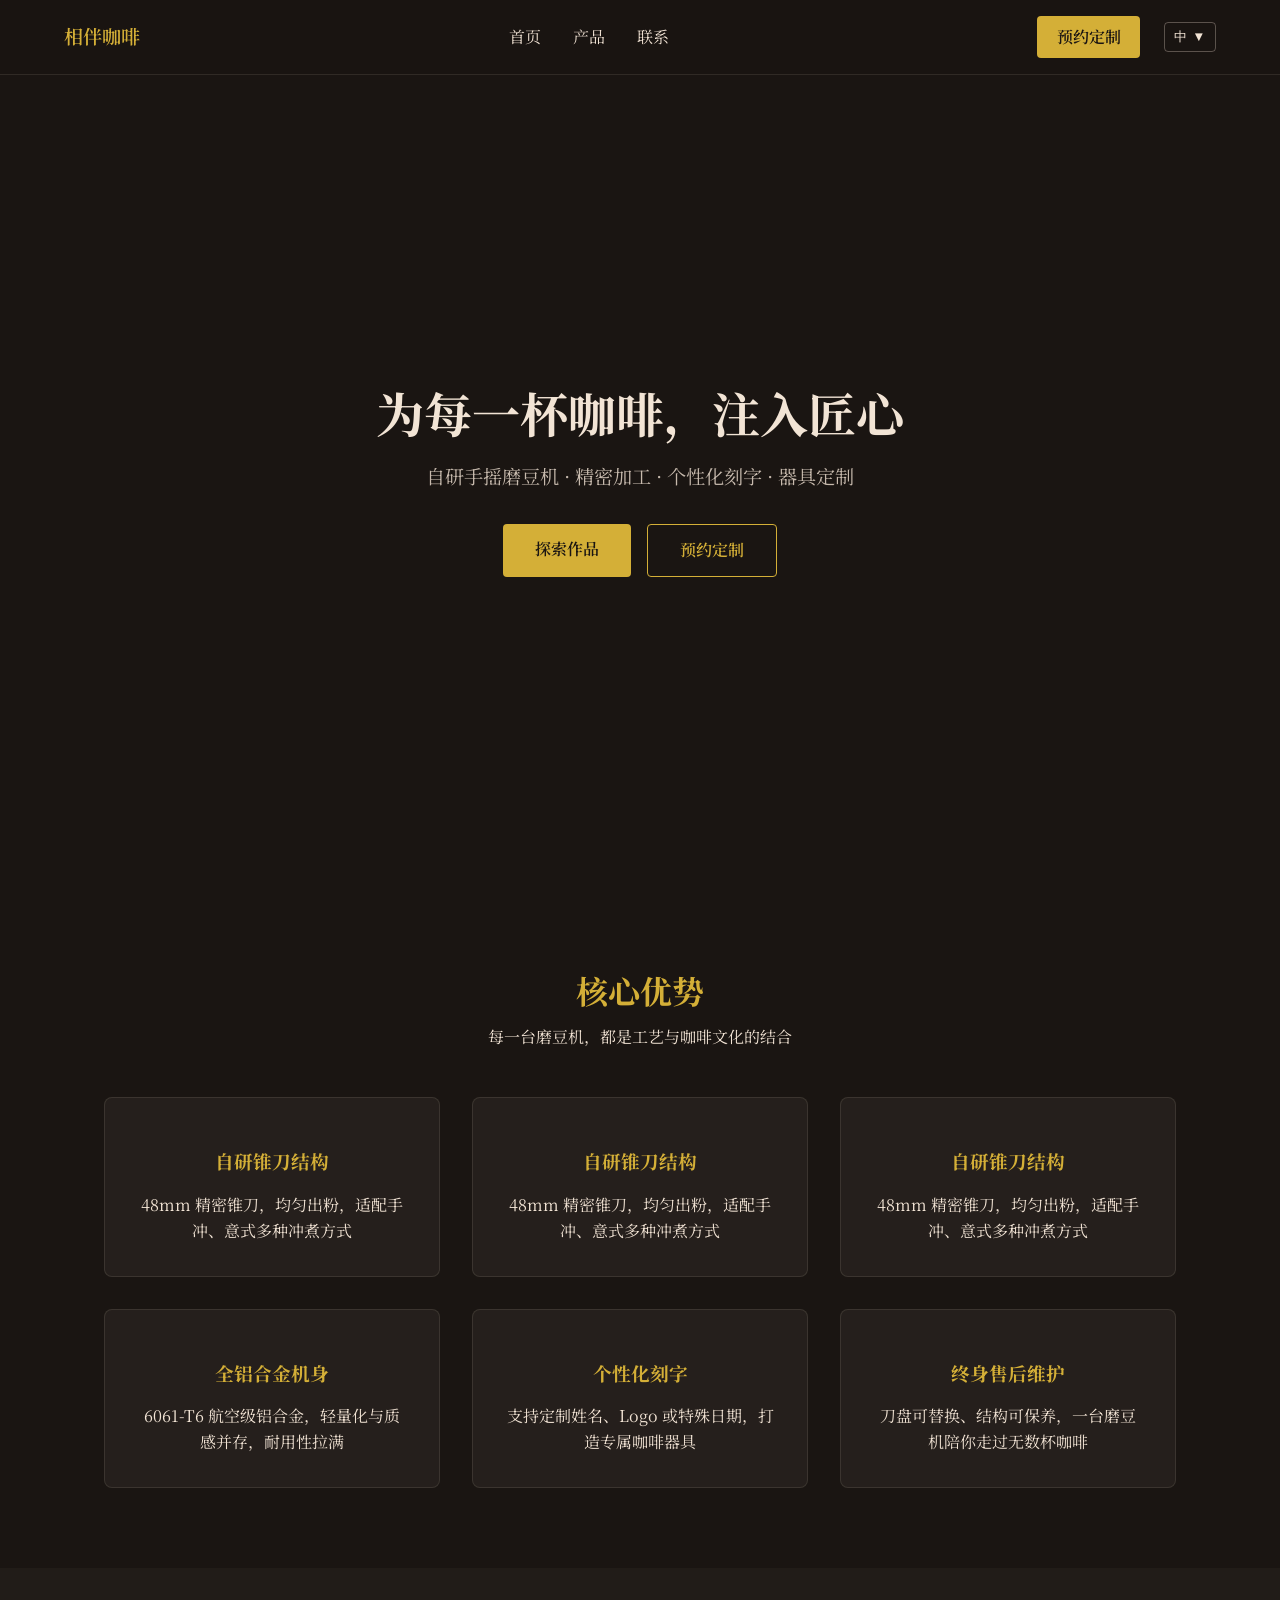
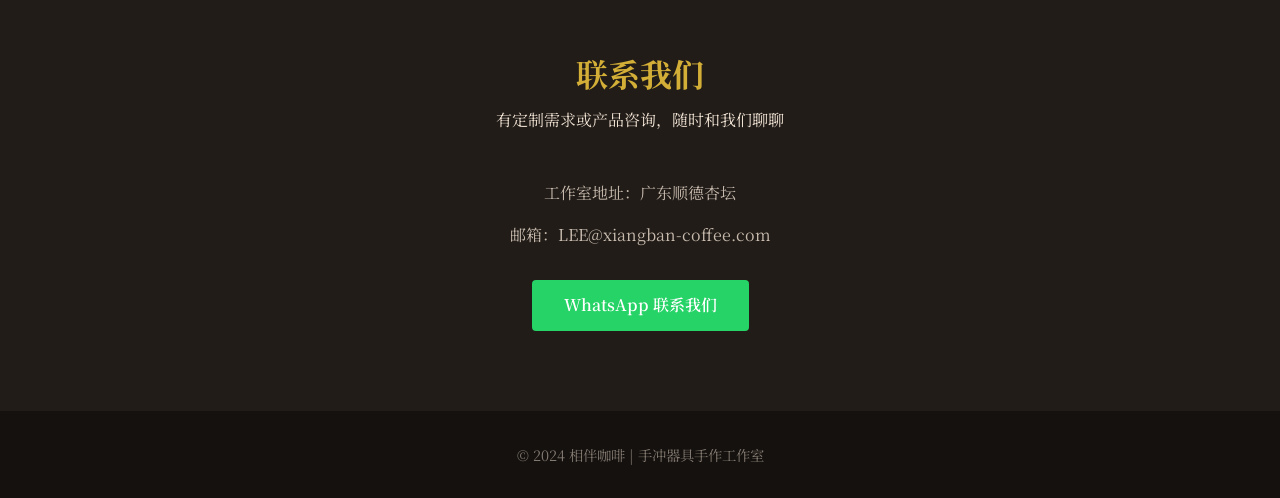
==== index.html @ 82448a8a "Add files via upload" ====
<!DOCTYPE html>
<html lang="zh-CN" dir="ltr">
<head>
    <meta charset="UTF-8">
    <meta name="viewport" content="width=device-width, initial-scale=1.0">
    <title>香伴咖啡 | 手冲器具手作</title>
    <meta name="description" content="自研手摇磨豆机 · 精密加工 · 个性化刻字 · 器具定制">
    <link rel="preconnect" href="https://fonts.googleapis.com">
    <link rel="preconnect" href="https://fonts.gstatic.com" crossorigin>
    <link href="https://fonts.googleapis.com/css2?family=Noto+Serif+SC:wght@400;600&display=swap" rel="stylesheet">
    <style>
        * { margin: 0; padding: 0; box-sizing: border-box; }
        body { font-family: 'Noto Serif SC', serif; background: #1A1512; color: #F2E4D5; line-height: 1.6; }
        
        /* 只保留文字右对齐，不反转任何元素顺序 */
        html[dir="rtl"] body { text-align: right; }

        header { background: rgba(26, 21, 18, 0.95); padding: 1rem 5%; position: sticky; top: 0; z-index: 100; border-bottom: 1px solid rgba(242, 228, 213, 0.1); }
        
        /* 核心修复：强制导航栏永远从左到右排列，禁止浏览器自动反转 */
        nav { 
            max-width: 1200px; 
            margin: 0 auto; 
            display: flex; 
            justify-content: space-between; 
            align-items: center; 
            gap: 2rem;
            /* 强制覆盖浏览器在RTL下的自动反转行为 */
            flex-direction: row !important;
        }

        /* 三个区域顺序永远不变：左Logo → 中导航 → 右按钮 */
        .nav-left { display: flex; align-items: center; }
        .nav-center { display: flex; align-items: center; gap: 2rem; }
        .nav-right { 
            display: flex; 
            align-items: center; 
            gap: 1.5rem;
            /* 右侧区域也强制不反转 */
            flex-direction: row !important;
        }

        .logo { font-size: 1.2rem; font-weight: 600; color: #D4AF37; white-space: nowrap; }
        .nav-links { display: flex; gap: 2rem; list-style: none; }
        .nav-links a { color: #F2E4D5; text-decoration: none; transition: color 0.3; white-space: nowrap; }
        .nav-links a:hover { color: #D4AF37; }
        .cta { background: #D4AF37; color: #1A1512; padding: 0.5rem 1.2rem; border-radius: 4px; font-weight: 600; text-decoration: none; white-space: nowrap; }
        .cta:hover { background: #C4A030; color: #1A1512; }

        /* 下拉式语言选择器 */
        .lang-dropdown {
            position: relative;
        }

        .lang-toggle {
            background: transparent;
            border: 1px solid rgba(242, 228, 213, 0.3);
            color: #F2E4D5;
            padding: 0.3rem 0.6rem;
            border-radius: 4px;
            cursor: pointer;
            display: flex;
            align-items: center;
            gap: 0.3rem;
            transition: all 0.3s;
            white-space: nowrap;
        }
        .lang-toggle:hover,
        .lang-toggle.active {
            background: #D4AF37;
            color: #1A1512;
            border-color: #D4AF37;
        }

        .lang-menu {
            position: absolute;
            top: 100%;
            right: 0;
            margin-top: 0.5rem;
            background: #1A1512;
            border: 1px solid rgba(242, 228, 213, 0.1);
            border-radius: 4px;
            display: none;
            flex-direction: column;
            min-width: 120px;
            z-index: 1001;
        }
        /* RTL时菜单从语言按钮左侧弹出，不会超出屏幕 */
        html[dir="rtl"] .lang-menu {
            right: auto;
            left: 0;
        }

        .lang-menu.open {
            display: flex;
        }

        .lang-option {
            background: transparent;
            border: none;
            color: #F2E4D5;
            padding: 0.5rem 1rem;
            text-align: center;
            cursor: pointer;
            transition: background-color 0.2s;
            white-space: nowrap;
        }
        .lang-option:hover {
            background: rgba(212, 175, 55, 0.1);
            color: #D4AF37;
        }
        .lang-option.active {
            color: #D4AF37;
        }

        .hero { min-height: 90vh; display: flex; align-items: center; justify-content: center; padding: 2rem 5%; background: linear-gradient(rgba(26, 21, 18, 0.85), rgba(26, 21, 18, 0.85)), url('https://picsum.photos/id/1060/1920/1080') center/cover no-repeat; text-align: center; }
        .hero-content { max-width: 800px; }
        .hero h1 { font-size: 3rem; margin-bottom: 1rem; color: #F2E4D5; line-height: 1.3; }
        .hero p { font-size: 1.2rem; margin-bottom: 2rem; color: rgba(242, 228, 213, 0.8); }
        .hero-buttons { display: flex; gap: 1rem; justify-content: center; flex-wrap: wrap; }
        .btn { padding: 0.8rem 2rem; border-radius: 4px; text-decoration: none; font-weight: 600; transition: all 0.3s; }
        .btn-primary { background: #D4AF37; color: #1A1512; }
        .btn-primary:hover { background: #C4A030; }
        .btn-secondary { border: 1px solid #D4AF37; color: #D4AF37; }
        .btn-secondary:hover { background: rgba(212, 175, 55, 0.1); }
        .features { padding: 5rem 5%; max-width: 1200px; margin: 0 auto; }
        .section-title { text-align: center; margin-bottom: 3rem; }
        .section-title h2 { font-size: 2rem; color: #D4AF37; margin-bottom: 0.5rem; }
        .features-grid { display: grid; grid-template-columns: repeat(auto-fit, minmax(250px, 1fr)); gap: 2rem; }
        .feature-card { background: rgba(242, 228, 213, 0.05); padding: 2rem; border-radius: 8px; text-align: center; border: 1px solid rgba(242, 228, 213, 0.1); }
        .feature-card h3 { color: #D4AF37; margin: 1rem 0; }
        .contact { padding: 5rem 5%; background: rgba(242, 228, 213, 0.03); text-align: center; }
        .contact-info { max-width: 600px; margin: 0 auto; }
        .contact-info p { margin-bottom: 1rem; color: rgba(242, 228, 213, 0.8); }
        .whatsapp-btn { display: inline-block; background: #25D366; color: white; padding: 0.8rem 2rem; border-radius: 4px; text-decoration: none; font-weight: 600; margin-top: 1rem; }
        footer { background: #15110E; padding: 2rem 5%; text-align: center; color: rgba(242, 228, 213, 0.5); font-size: 0.9rem; }
        @media (max-width: 768px) {
            nav { flex-wrap: wrap; justify-content: center; gap: 1rem; }
            .nav-center { order: 3; width: 100%; justify-content: center; }
            .nav-left, .nav-right { order: 1; }
            .lang-dropdown { position: static; }
            .lang-menu { right: 50%; transform: translateX(50%); }
            html[dir="rtl"] .lang-menu { left: 50%; transform: translateX(-50%); }
            .hero h1 { font-size: 2rem; }
        }
    </style>
</head>
<body>
    <header>
        <nav>
            <!-- 左侧：Logo 永远在最左边 -->
            <div class="nav-left">
                <div class="logo" data-i18n="siteTitle">相伴咖啡</div>
            </div>

            <!-- 中间：导航链接 永远在中间 -->
            <div class="nav-center">
                <ul class="nav-links">
                    <li><a href="#home" data-i18n="navHome">首页</a></li>
                    <li><a href="#features" data-i18n="navProducts">产品</a></li>
                    <li><a href="#contact" data-i18n="navContact">联系</a></li>
                </ul>
            </div>

            <!-- 右侧：预约定制 + 语言选择器 永远在最右边 -->
            <div class="nav-right">
                <a href="#contact" class="cta" data-i18n="ctaCustom">预约定制</a>
                
                <!-- 语言选择器永远在最右边 -->
                <div class="lang-dropdown">
                    <button class="lang-toggle">
                        <span class="current-lang">中</span>
                        <span class="arrow">▼</span>
                    </button>
                    <div class="lang-menu">
                        <button class="lang-option" data-lang="zh">中文</button>
                        <button class="lang-option" data-lang="en">English</button>
                        <button class="lang-option" data-lang="ar">العربية</button>
                    </div>
                </div>
            </div>
        </nav>
    </header>

    <section class="hero" id="home">
        <div class="hero-content">
            <h1 data-i18n="heroTitle">为每一杯咖啡，注入匠心</h1>
            <p data-i18n="heroDesc">自研手摇磨豆机 · 精密加工 · 个性化刻字 · 器具定制</p>
            <div class="hero-buttons">
                <a href="#features" class="btn btn-primary" data-i18n="btnExplore">探索作品</a>
                <a href="#contact" class="btn btn-secondary" data-i18n="btnCustom">预约定制</a>
            </div>
        </div>
    </section>

    <section class="features" id="features">
        <div class="section-title">
            <h2 data-i18n="featuresTitle">核心优势</h2>
            <p data-i18n="featuresSub">每一台磨豆机，都是工艺与咖啡文化的结合</p>
        </div>
        <div class="features-grid">
            <div class="feature-card">
                <h3 data-i18n="feature1Title">自研锥刀结构</h3>
                <p data-i18n="feature1Desc">48mm 精密锥刀，均匀出粉，适配手冲、意式多种冲煮方式</p>
            </div>
           <div class="feature-card">
                <h3 data-i18n="feature1Title">微米级手工装配</h3>
                <p data-i18n="feature1Desc">关键部件人工研磨装配，公差≤0.005mm，同轴度误差微乎其微，保证每一刀都精准落粉</p>
            </div>
            <div class="feature-card">
                <h3 data-i18n="feature1Title">单台风味标定</h3>
                <p data-i18n="feature1Desc">每台机器全检 + 长时间风味测试，出厂即附最优参数建议，到手直接用，不用反复调试</p>
            </div>
                <div class="feature-card">
                <h3 data-i18n="feature2Title">全铝合金机身</h3>
                <p data-i18n="feature2Desc">6061-T6 航空级铝合金，轻量化与质感并存，耐用性拉满</p>
            </div>
            <div class="feature-card">
                <h3 data-i18n="feature3Title">个性化刻字</h3>
                <p data-i18n="feature3Desc">支持定制姓名、Logo 或特殊日期，打造专属咖啡器具</p>
            </div>
            <div class="feature-card">
                <h3 data-i18n="feature4Title">终身售后维护</h3>
                <p data-i18n="feature4Desc">刀盘可替换、结构可保养，一台磨豆机陪你走过无数杯咖啡</p>
            </div>
        </div>
    </section>

    <section class="contact" id="contact">
        <div class="section-title">
            <h2 data-i18n="contactTitle">联系我们</h2>
            <p data-i18n="contactSub">有定制需求或产品咨询，随时和我们聊聊</p>
        </div>
        <div class="contact-info">
            <p data-i18n="contactAddress">工作室地址：广东顺德杏坛</p>
            <p>邮箱：LEE@xiangban-coffee.com</p>
            <a href="https://wa.me/8613824051191" class="whatsapp-btn">WhatsApp 联系我们</a>
        </div>
    </section>

    <footer>
        <p data-i18n="copyright">&copy; 2024 相伴咖啡 | 手冲器具手作工作室</p>
    </footer>

    <!-- 引入外部独立JS文件 -->
    <script src="lang.js"></script>
</body>
</html>
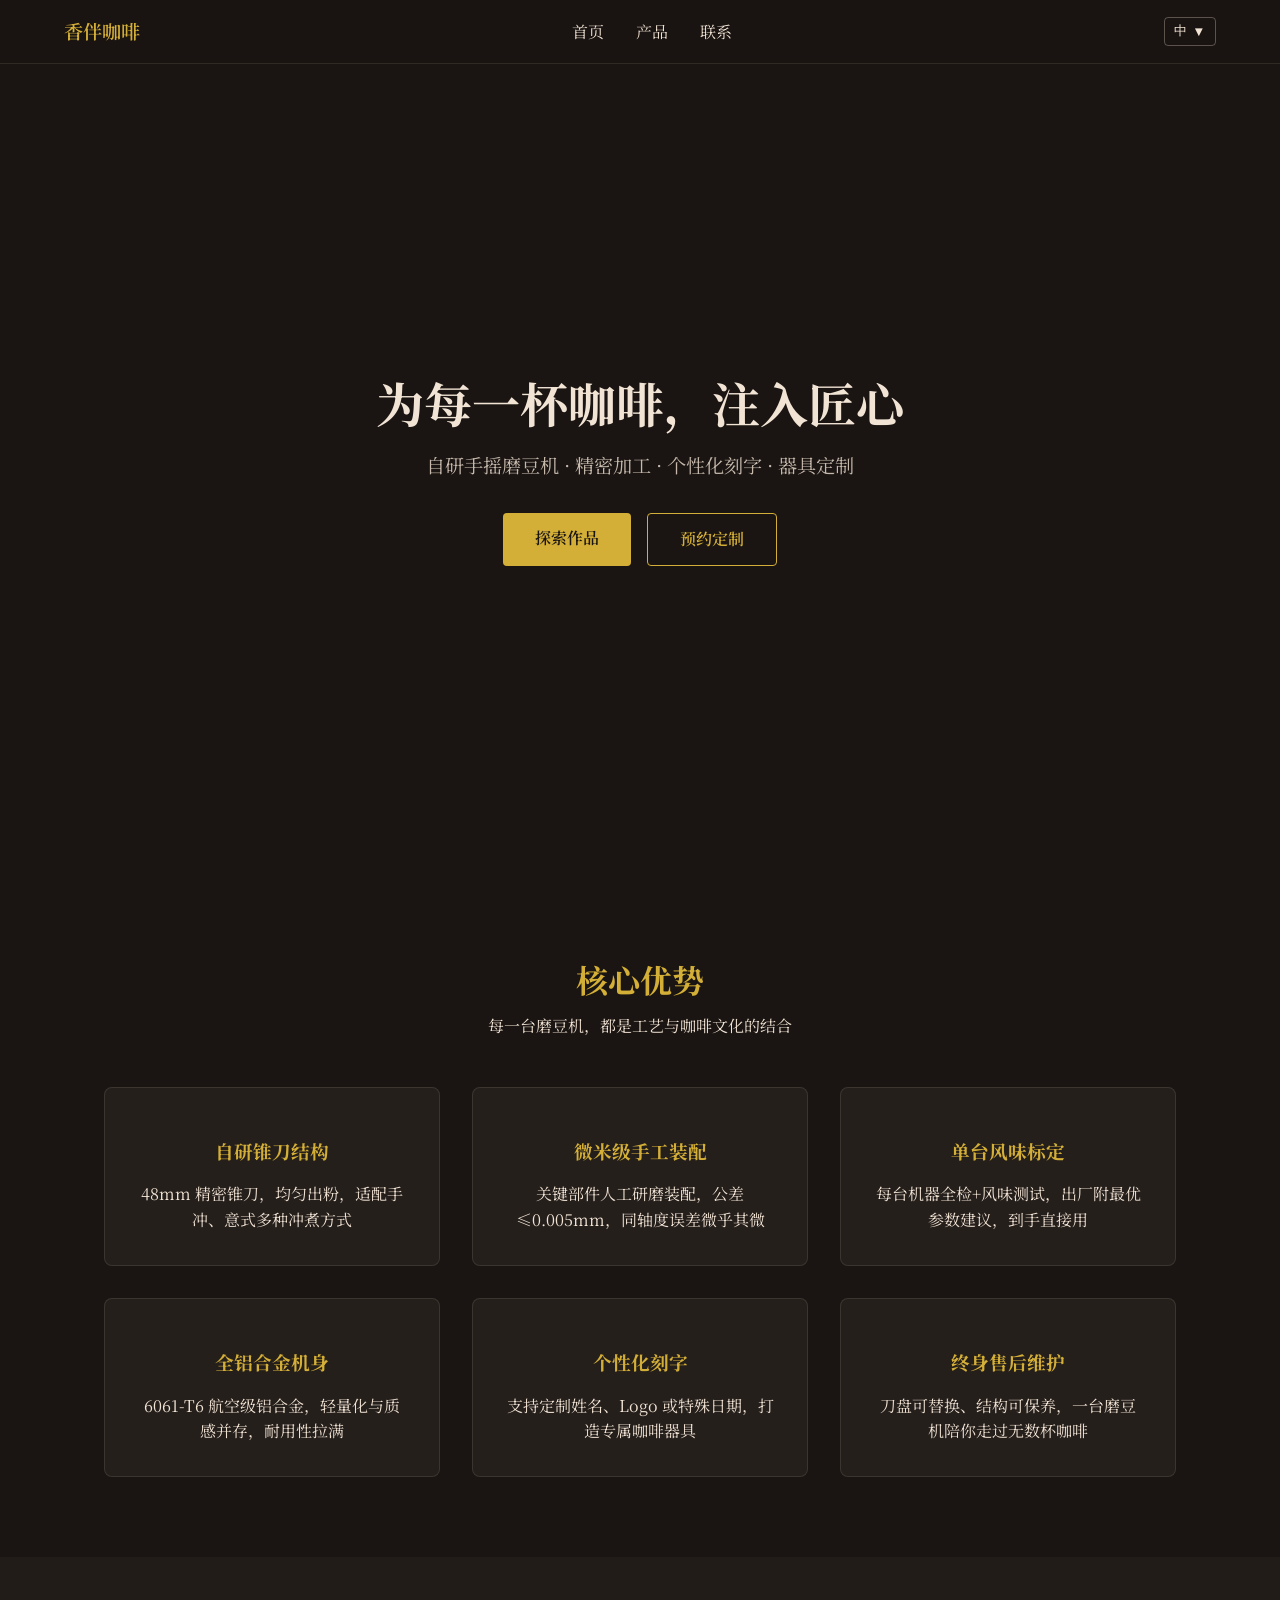
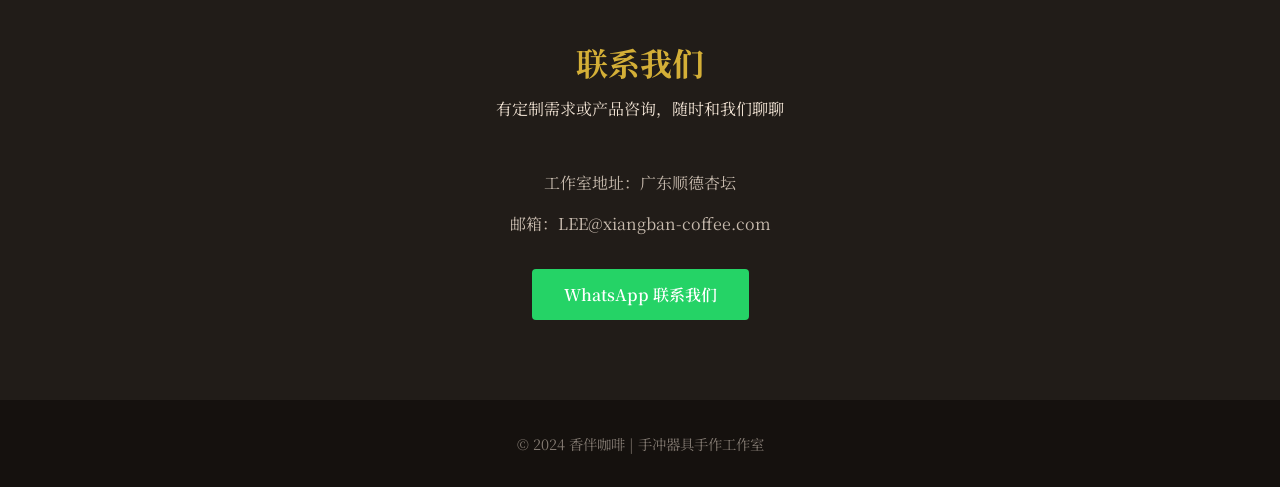
==== commit 71f196a4: "Add files via upload" ====
--- a/index.html
+++ b/index.html
@@ -12,12 +12,10 @@
         * { margin: 0; padding: 0; box-sizing: border-box; }
         body { font-family: 'Noto Serif SC', serif; background: #1A1512; color: #F2E4D5; line-height: 1.6; }
         
-        /* 只保留文字右对齐，不反转任何元素顺序 */
         html[dir="rtl"] body { text-align: right; }
 
         header { background: rgba(26, 21, 18, 0.95); padding: 1rem 5%; position: sticky; top: 0; z-index: 100; border-bottom: 1px solid rgba(242, 228, 213, 0.1); }
         
-        /* 核心修复：强制导航栏永远从左到右排列，禁止浏览器自动反转 */
         nav { 
             max-width: 1200px; 
             margin: 0 auto; 
@@ -25,32 +23,30 @@
             justify-content: space-between; 
             align-items: center; 
             gap: 2rem;
-            /* 强制覆盖浏览器在RTL下的自动反转行为 */
             flex-direction: row !important;
         }
-
-        /* 三个区域顺序永远不变：左Logo → 中导航 → 右按钮 */
+        html[dir="rtl"] nav {
+            flex-direction: row-reverse !important;
+        }
+
         .nav-left { display: flex; align-items: center; }
         .nav-center { display: flex; align-items: center; gap: 2rem; }
         .nav-right { 
             display: flex; 
             align-items: center; 
-            gap: 1.5rem;
-            /* 右侧区域也强制不反转 */
+            gap: 0;
             flex-direction: row !important;
+        }
+        html[dir="rtl"] .nav-right {
+            flex-direction: row-reverse !important;
         }
 
         .logo { font-size: 1.2rem; font-weight: 600; color: #D4AF37; white-space: nowrap; }
         .nav-links { display: flex; gap: 2rem; list-style: none; }
-        .nav-links a { color: #F2E4D5; text-decoration: none; transition: color 0.3; white-space: nowrap; }
+        .nav-links a { color: #F2E4D5; text-decoration: none; transition: color 0.3s; white-space: nowrap; }
         .nav-links a:hover { color: #D4AF37; }
-        .cta { background: #D4AF37; color: #1A1512; padding: 0.5rem 1.2rem; border-radius: 4px; font-weight: 600; text-decoration: none; white-space: nowrap; }
-        .cta:hover { background: #C4A030; color: #1A1512; }
-
-        /* 下拉式语言选择器 */
-        .lang-dropdown {
-            position: relative;
-        }
+
+        .lang-dropdown { position: relative; }
 
         .lang-toggle {
             background: transparent;
@@ -80,19 +76,18 @@
             background: #1A1512;
             border: 1px solid rgba(242, 228, 213, 0.1);
             border-radius: 4px;
-            display: none;
+            display: none; /* 默认隐藏 */
             flex-direction: column;
             min-width: 120px;
             z-index: 1001;
         }
-        /* RTL时菜单从语言按钮左侧弹出，不会超出屏幕 */
         html[dir="rtl"] .lang-menu {
             right: auto;
             left: 0;
         }
 
         .lang-menu.open {
-            display: flex;
+            display: flex; /* 打开时显示 */
         }
 
         .lang-option {
@@ -148,12 +143,9 @@
 <body>
     <header>
         <nav>
-            <!-- 左侧：Logo 永远在最左边 -->
             <div class="nav-left">
-                <div class="logo" data-i18n="siteTitle">相伴咖啡</div>
-            </div>
-
-            <!-- 中间：导航链接 永远在中间 -->
+                <div class="logo" data-i18n="siteTitle">香伴咖啡</div>
+            </div>
             <div class="nav-center">
                 <ul class="nav-links">
                     <li><a href="#home" data-i18n="navHome">首页</a></li>
@@ -161,12 +153,7 @@
                     <li><a href="#contact" data-i18n="navContact">联系</a></li>
                 </ul>
             </div>
-
-            <!-- 右侧：预约定制 + 语言选择器 永远在最右边 -->
             <div class="nav-right">
-                <a href="#contact" class="cta" data-i18n="ctaCustom">预约定制</a>
-                
-                <!-- 语言选择器永远在最右边 -->
                 <div class="lang-dropdown">
                     <button class="lang-toggle">
                         <span class="current-lang">中</span>
@@ -203,25 +190,25 @@
                 <h3 data-i18n="feature1Title">自研锥刀结构</h3>
                 <p data-i18n="feature1Desc">48mm 精密锥刀，均匀出粉，适配手冲、意式多种冲煮方式</p>
             </div>
-           <div class="feature-card">
-                <h3 data-i18n="feature1Title">微米级手工装配</h3>
-                <p data-i18n="feature1Desc">关键部件人工研磨装配，公差≤0.005mm，同轴度误差微乎其微，保证每一刀都精准落粉</p>
-            </div>
-            <div class="feature-card">
-                <h3 data-i18n="feature1Title">单台风味标定</h3>
-                <p data-i18n="feature1Desc">每台机器全检 + 长时间风味测试，出厂即附最优参数建议，到手直接用，不用反复调试</p>
-            </div>
-                <div class="feature-card">
-                <h3 data-i18n="feature2Title">全铝合金机身</h3>
-                <p data-i18n="feature2Desc">6061-T6 航空级铝合金，轻量化与质感并存，耐用性拉满</p>
-            </div>
-            <div class="feature-card">
-                <h3 data-i18n="feature3Title">个性化刻字</h3>
-                <p data-i18n="feature3Desc">支持定制姓名、Logo 或特殊日期，打造专属咖啡器具</p>
-            </div>
-            <div class="feature-card">
-                <h3 data-i18n="feature4Title">终身售后维护</h3>
-                <p data-i18n="feature4Desc">刀盘可替换、结构可保养，一台磨豆机陪你走过无数杯咖啡</p>
+            <div class="feature-card">
+                <h3 data-i18n="feature2Title">微米级手工装配</h3>
+                <p data-i18n="feature2Desc">关键部件人工研磨装配，公差≤0.005mm，同轴度误差微乎其微</p>
+            </div>
+            <div class="feature-card">
+                <h3 data-i18n="feature3Title">单台风味标定</h3>
+                <p data-i18n="feature3Desc">每台机器全检+风味测试，出厂附最优参数建议，到手直接用</p>
+            </div>
+            <div class="feature-card">
+                <h3 data-i18n="feature4Title">全铝合金机身</h3>
+                <p data-i18n="feature4Desc">6061-T6 航空级铝合金，轻量化与质感并存，耐用性拉满</p>
+            </div>
+            <div class="feature-card">
+                <h3 data-i18n="feature5Title">个性化刻字</h3>
+                <p data-i18n="feature5Desc">支持定制姓名、Logo 或特殊日期，打造专属咖啡器具</p>
+            </div>
+            <div class="feature-card">
+                <h3 data-i18n="feature6Title">终身售后维护</h3>
+                <p data-i18n="feature6Desc">刀盘可替换、结构可保养，一台磨豆机陪你走过无数杯咖啡</p>
             </div>
         </div>
     </section>
@@ -239,10 +226,140 @@
     </section>
 
     <footer>
-        <p data-i18n="copyright">&copy; 2024 相伴咖啡 | 手冲器具手作工作室</p>
+        <p data-i18n="copyright">&copy; 2024 香伴咖啡 | 手冲器具手作工作室</p>
     </footer>
 
-    <!-- 引入外部独立JS文件 -->
-    <script src="lang.js"></script>
+    <!-- 内置关键JS：下拉切换 + 语言切换 + RTL -->
+    <script>
+        // 多语言字典
+        const i18n = {
+            zh: {
+                siteTitle: "香伴咖啡",
+                navHome: "首页",
+                navProducts: "产品",
+                navContact: "联系",
+                ctaCustom: "预约定制",
+                heroTitle: "为每一杯咖啡，注入匠心",
+                heroDesc: "自研手摇磨豆机 · 精密加工 · 个性化刻字 · 器具定制",
+                btnExplore: "探索作品",
+                btnCustom: "预约定制",
+                featuresTitle: "核心优势",
+                featuresSub: "每一台磨豆机，都是工艺与咖啡文化的结合",
+                feature1Title: "自研锥刀结构",
+                feature1Desc: "48mm 精密锥刀，均匀出粉，适配手冲、意式多种冲煮方式",
+                feature2Title: "微米级手工装配",
+                feature2Desc: "关键部件人工研磨装配，公差≤0.005mm，同轴度误差微乎其微",
+                feature3Title: "单台风味标定",
+                feature3Desc: "每台机器全检+风味测试，出厂附最优参数建议，到手直接用",
+                feature4Title: "全铝合金机身",
+                feature4Desc: "6061-T6 航空级铝合金，轻量化与质感并存，耐用性拉满",
+                feature5Title: "个性化刻字",
+                feature5Desc: "支持定制姓名、Logo 或特殊日期，打造专属咖啡器具",
+                feature6Title: "终身售后维护",
+                feature6Desc: "刀盘可替换、结构可保养，一台磨豆机陪你走过无数杯咖啡",
+                contactTitle: "联系我们",
+                contactSub: "有定制需求或产品咨询，随时和我们聊聊",
+                contactAddress: "工作室地址：广东顺德杏坛",
+                copyright: "&copy; 2024 香伴咖啡 | 手冲器具手作工作室"
+            },
+            en: {
+                siteTitle: "Xiangban Coffee",
+                navHome: "Home",
+                navProducts: "Products",
+                navContact: "Contact",
+                ctaCustom: "Custom Order",
+                heroTitle: "Craftsmanship in Every Cup",
+                heroDesc: "In-house Hand Grinder · Precision Engineering · Custom Engraving · Bespoke Gear",
+                btnExplore: "Explore",
+                btnCustom: "Custom Order",
+                featuresTitle: "Core Advantages",
+                featuresSub: "Every grinder blends craft with coffee culture",
+                feature1Title: "Custom Burr Design",
+                feature1Desc: "48mm precision burrs, consistent grind for pour-over & espresso",
+                feature2Title: "Micron Hand Assembly",
+                feature2Desc: "Hand-finished critical parts, tolerance ≤0.005mm, minimal runout",
+                feature3Title: "Flavor Calibration",
+                feature3Desc: "Full testing + flavor profiling, ready-to-use optimal settings",
+                feature4Title: "Full Aluminum Body",
+                feature4Desc: "6061-T6 aircraft aluminum, lightweight yet durable",
+                feature5Title: "Custom Engraving",
+                feature5Desc: "Name, logo or date engraving for a personal touch",
+                feature6Title: "Lifetime Maintenance",
+                feature6Desc: "Replaceable burrs, serviceable design for years of use",
+                contactTitle: "Contact Us",
+                contactSub: "Inquiries & custom orders welcome",
+                contactAddress: "Studio: Shunde, Guangdong, China",
+                copyright: "&copy; 2024 Xiangban Coffee | Handcrafted Coffee Gear Studio"
+            },
+            ar: {
+                siteTitle: "قهوة شيانجبان",
+                navHome: "الرئيسية",
+                navProducts: "المنتجات",
+                navContact: "اتصل بنا",
+                ctaCustom: "طلب مخصص",
+                heroTitle: "إتقان في كل كوب",
+                heroDesc: "مطحنة يدوية مطورة · هندسة دقيقة · نقش مخصص · أدوات مخصصة",
+                btnExplore: "استكشف",
+                btnCustom: "طلب مخصص",
+                featuresTitle: "المزايا الأساسية",
+                featuresSub: "كل مطحنة تجمع بين الحرفية وثقافة القهوة",
+                feature1Title: "تصميم سن مخصص",
+                feature1Desc: "سنون دقيقة 48 مم، طحن متسق للصب والإسبريسو",
+                feature2Title: "تجميع يدوي ميكروني",
+                feature2Desc: "أجزاء حرجة مصقولة يدوياً، تفاوت ≤0.005 مم، انحراف محوري ضئيل",
+                feature3Title: "معايرة النكهة",
+                feature3Desc: "اختبار كامل + تحديد النكهة، إعدادات مثالية جاهزة للاستخدام",
+                feature4Title: "جسم ألومنيوم كامل",
+                feature4Desc: "ألومنيوم طائرات 6061-T6، خفيف الوزن ومتين",
+                feature5Title: "نقش مخصص",
+                feature5Desc: "نقش الاسم أو الشعار أو التاريخ لمسة شخصية",
+                feature6Title: "صيانة مدى الحياة",
+                feature6Desc: "سنون قابلة للاستبدال، تصميم قابل للصيانة لسنوات",
+                contactTitle: "اتصل بنا",
+                contactSub: "نرحب بالاستفسارات والطلبات المخصصة",
+                contactAddress: "الاستوديو: شوند، غوانغدونغ، الصين",
+                copyright: "&copy; 2024 قهوة شيانجبان | استوديو أدوات القهوة المصنوعة يدوياً"
+            }
+        };
+
+        const langToggle = document.querySelector('.lang-toggle');
+        const langMenu = document.querySelector('.lang-menu');
+        const langOptions = document.querySelectorAll('.lang-option');
+        const currentLangSpan = document.querySelector('.current-lang');
+        const html = document.documentElement;
+
+        // 下拉开关
+        langToggle.addEventListener('click', (e) => {
+            e.stopPropagation();
+            langMenu.classList.toggle('open');
+        });
+
+        // 点击页面其他地方关闭下拉
+        document.addEventListener('click', () => {
+            langMenu.classList.remove('open');
+        });
+
+        // 选择语言
+        langOptions.forEach(option => {
+            option.addEventListener('click', () => {
+                const lang = option.dataset.lang;
+                // 更新当前语言显示
+                currentLangSpan.textContent = lang === 'zh' ? '中' : lang === 'en' ? 'EN' : 'ع';
+                // 更新HTML语言和方向
+                html.lang = lang;
+                html.dir = lang === 'ar' ? 'rtl' : 'ltr';
+                // 翻译所有带data-i18n的元素
+                document.querySelectorAll('[data-i18n]').forEach(el => {
+                    const key = el.getAttribute('data-i18n');
+                    if (i18n[lang][key]) el.textContent = i18n[lang][key];
+                });
+                // 关闭下拉
+                langMenu.classList.remove('open');
+                // 标记active
+                langOptions.forEach(o => o.classList.remove('active'));
+                option.classList.add('active');
+            });
+        });
+    </script>
 </body>
 </html>
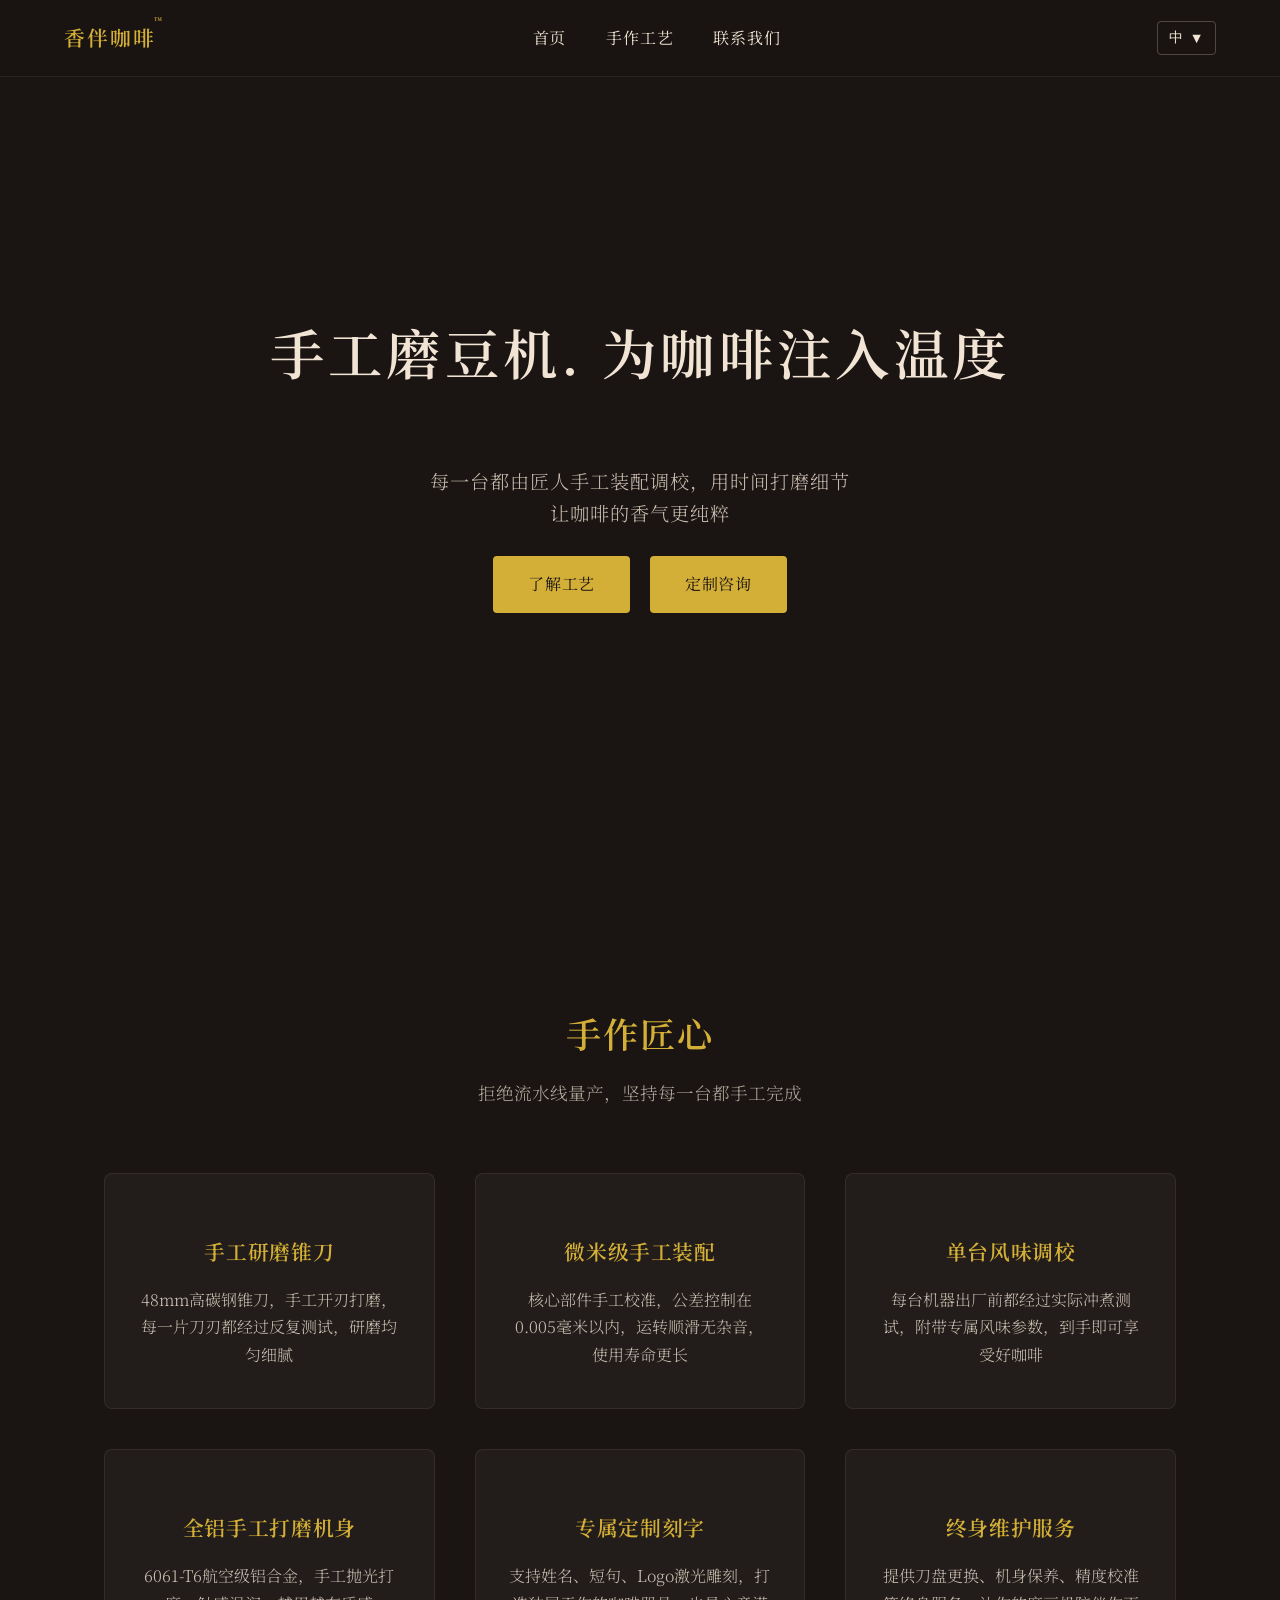
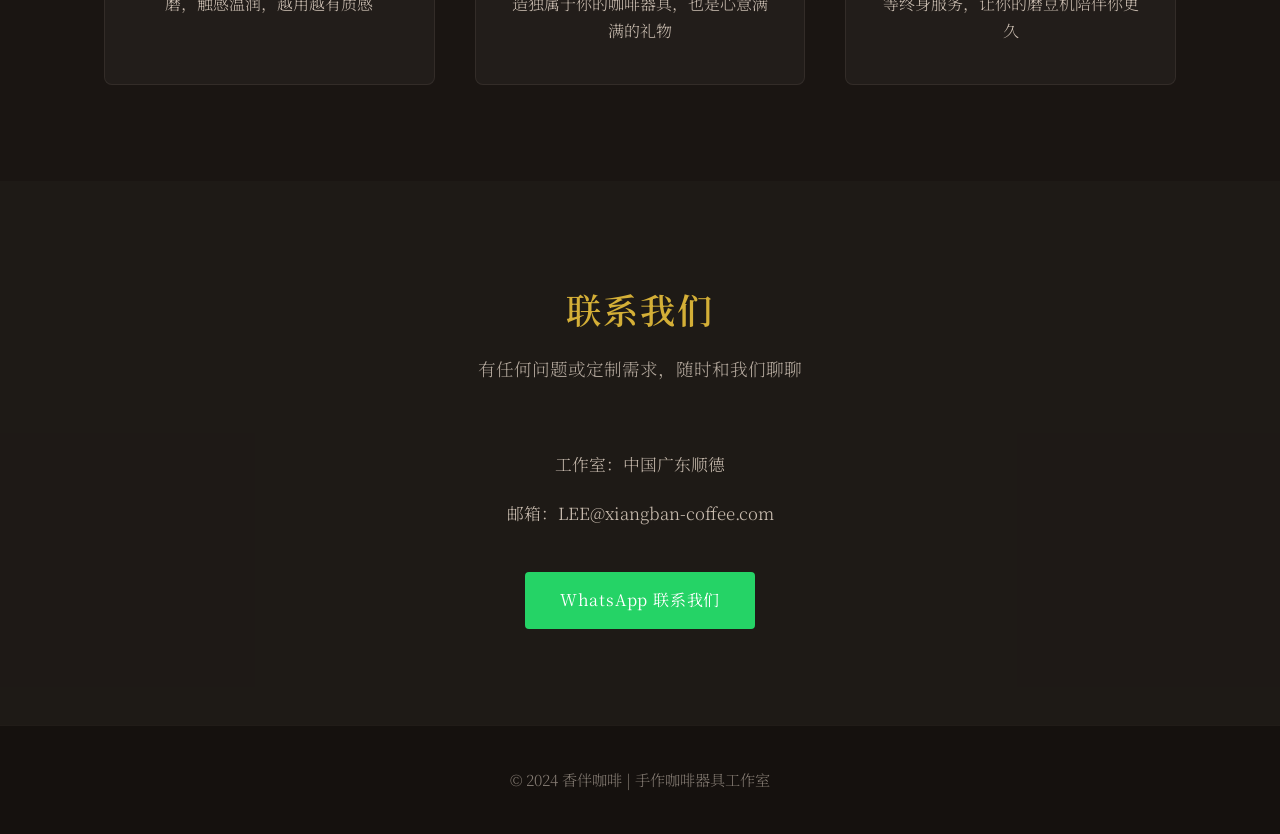
==== commit a97f26ee: "Add files via upload" ====
--- a/index.html
+++ b/index.html
@@ -3,18 +3,21 @@
 <head>
     <meta charset="UTF-8">
     <meta name="viewport" content="width=device-width, initial-scale=1.0">
-    <title>香伴咖啡 | 手冲器具手作</title>
-    <meta name="description" content="自研手摇磨豆机 · 精密加工 · 个性化刻字 · 器具定制">
+    <title>香伴咖啡 | 手作咖啡器具</title>
+    <meta name="description" content="手工打造手摇咖啡磨豆机，微米级精密装配，每一台都是独一无二的咖啡伴侣">
     <link rel="preconnect" href="https://fonts.googleapis.com">
     <link rel="preconnect" href="https://fonts.gstatic.com" crossorigin>
-    <link href="https://fonts.googleapis.com/css2?family=Noto+Serif+SC:wght@400;600&display=swap" rel="stylesheet">
+    <link href="https://fonts.googleapis.com/css2?family=Noto+Serif+SC:wght@300;400;600&display=swap" rel="stylesheet">
     <style>
         * { margin: 0; padding: 0; box-sizing: border-box; }
-        body { font-family: 'Noto Serif SC', serif; background: #1A1512; color: #F2E4D5; line-height: 1.6; }
+        body { font-family: 'Noto Serif SC', serif; background: #1A1512; color: #F2E4D5; line-height: 1.8; font-weight: 300; }
         
+        /* 阿拉伯语仅文字右对齐，布局保持稳定 */
         html[dir="rtl"] body { text-align: right; }
-
-        header { background: rgba(26, 21, 18, 0.95); padding: 1rem 5%; position: sticky; top: 0; z-index: 100; border-bottom: 1px solid rgba(242, 228, 213, 0.1); }
+        html[dir="rtl"] .feature-card p,
+        html[dir="rtl"] .contact-info p { text-align: right; }
+
+        header { background: rgba(26, 21, 18, 0.97); padding: 1.2rem 5%; position: sticky; top: 0; z-index: 100; border-bottom: 1px solid rgba(242, 228, 213, 0.08); backdrop-filter: blur(8px); }
         
         nav { 
             max-width: 1200px; 
@@ -30,7 +33,7 @@
         }
 
         .nav-left { display: flex; align-items: center; }
-        .nav-center { display: flex; align-items: center; gap: 2rem; }
+        .nav-center { display: flex; align-items: center; gap: 2.5rem; }
         .nav-right { 
             display: flex; 
             align-items: center; 
@@ -41,25 +44,45 @@
             flex-direction: row-reverse !important;
         }
 
-        .logo { font-size: 1.2rem; font-weight: 600; color: #D4AF37; white-space: nowrap; }
-        .nav-links { display: flex; gap: 2rem; list-style: none; }
-        .nav-links a { color: #F2E4D5; text-decoration: none; transition: color 0.3s; white-space: nowrap; }
+        /* 品牌名容器，用于定位TM标 */
+        .logo { 
+            position: relative;
+            font-size: 1.3rem; 
+            font-weight: 600; 
+            color: #D4AF37; 
+            white-space: nowrap; 
+            letter-spacing: 0.1em; 
+        }
+        /* 右上角TM角标 */
+        .logo .tm-mark {
+            position: absolute;
+            top: -0.3em;
+            right: -0.7em;
+            font-size: 0.5em;
+            color: #D4AF37;
+            font-weight: 400;
+            line-height: 1;
+        }
+
+        .nav-links { display: flex; gap: 2.5rem; list-style: none; }
+        .nav-links a { color: #F2E4D5; text-decoration: none; transition: color 0.3s; white-space: nowrap; font-weight: 400; letter-spacing: 0.05em; }
         .nav-links a:hover { color: #D4AF37; }
 
         .lang-dropdown { position: relative; }
 
         .lang-toggle {
             background: transparent;
-            border: 1px solid rgba(242, 228, 213, 0.3);
+            border: 1px solid rgba(242, 228, 213, 0.25);
             color: #F2E4D5;
-            padding: 0.3rem 0.6rem;
+            padding: 0.4rem 0.7rem;
             border-radius: 4px;
             cursor: pointer;
             display: flex;
             align-items: center;
-            gap: 0.3rem;
+            gap: 0.4rem;
             transition: all 0.3s;
             white-space: nowrap;
+            font-size: 0.9rem;
         }
         .lang-toggle:hover,
         .lang-toggle.active {
@@ -72,14 +95,15 @@
             position: absolute;
             top: 100%;
             right: 0;
-            margin-top: 0.5rem;
-            background: #1A1512;
+            margin-top: 0.6rem;
+            background: rgba(26, 21, 18, 0.98);
             border: 1px solid rgba(242, 228, 213, 0.1);
             border-radius: 4px;
-            display: none; /* 默认隐藏 */
+            display: none;
             flex-direction: column;
-            min-width: 120px;
+            min-width: 130px;
             z-index: 1001;
+            box-shadow: 0 4px 12px rgba(0,0,0,0.3);
         }
         html[dir="rtl"] .lang-menu {
             right: auto;
@@ -87,18 +111,20 @@
         }
 
         .lang-menu.open {
-            display: flex; /* 打开时显示 */
+            display: flex;
         }
 
         .lang-option {
             background: transparent;
             border: none;
             color: #F2E4D5;
-            padding: 0.5rem 1rem;
+            padding: 0.6rem 1.2rem;
             text-align: center;
             cursor: pointer;
             transition: background-color 0.2s;
             white-space: nowrap;
+            font-size: 0.9rem;
+            font-weight: 400;
         }
         .lang-option:hover {
             background: rgba(212, 175, 55, 0.1);
@@ -108,35 +134,90 @@
             color: #D4AF37;
         }
 
-        .hero { min-height: 90vh; display: flex; align-items: center; justify-content: center; padding: 2rem 5%; background: linear-gradient(rgba(26, 21, 18, 0.85), rgba(26, 21, 18, 0.85)), url('https://picsum.photos/id/1060/1920/1080') center/cover no-repeat; text-align: center; }
-        .hero-content { max-width: 800px; }
-        .hero h1 { font-size: 3rem; margin-bottom: 1rem; color: #F2E4D5; line-height: 1.3; }
-        .hero p { font-size: 1.2rem; margin-bottom: 2rem; color: rgba(242, 228, 213, 0.8); }
-        .hero-buttons { display: flex; gap: 1rem; justify-content: center; flex-wrap: wrap; }
-        .btn { padding: 0.8rem 2rem; border-radius: 4px; text-decoration: none; font-weight: 600; transition: all 0.3s; }
-        .btn-primary { background: #D4AF37; color: #1A1512; }
-        .btn-primary:hover { background: #C4A030; }
-        .btn-secondary { border: 1px solid #D4AF37; color: #D4AF37; }
-        .btn-secondary:hover { background: rgba(212, 175, 55, 0.1); }
-        .features { padding: 5rem 5%; max-width: 1200px; margin: 0 auto; }
-        .section-title { text-align: center; margin-bottom: 3rem; }
-        .section-title h2 { font-size: 2rem; color: #D4AF37; margin-bottom: 0.5rem; }
-        .features-grid { display: grid; grid-template-columns: repeat(auto-fit, minmax(250px, 1fr)); gap: 2rem; }
-        .feature-card { background: rgba(242, 228, 213, 0.05); padding: 2rem; border-radius: 8px; text-align: center; border: 1px solid rgba(242, 228, 213, 0.1); }
-        .feature-card h3 { color: #D4AF37; margin: 1rem 0; }
-        .contact { padding: 5rem 5%; background: rgba(242, 228, 213, 0.03); text-align: center; }
-        .contact-info { max-width: 600px; margin: 0 auto; }
-        .contact-info p { margin-bottom: 1rem; color: rgba(242, 228, 213, 0.8); }
-        .whatsapp-btn { display: inline-block; background: #25D366; color: white; padding: 0.8rem 2rem; border-radius: 4px; text-decoration: none; font-weight: 600; margin-top: 1rem; }
-        footer { background: #15110E; padding: 2rem 5%; text-align: center; color: rgba(242, 228, 213, 0.5); font-size: 0.9rem; }
+        .hero { min-height: 92vh; display: flex; align-items: center; justify-content: center; padding: 2rem 5%; background: linear-gradient(rgba(26, 21, 18, 0.88), rgba(26, 21, 18, 0.88)), url('https://picsum.photos/id/1060/1920/1080') center/cover no-repeat; text-align: center; }
+        .hero-content { max-width: 900px; }
+        .hero h1 { 
+            font-size: 3.4rem; 
+            margin-bottom: 1.5rem; 
+            color: #F2E4D5; 
+            font-weight: 600; 
+            letter-spacing: 0.08em;
+            line-height: 1.4;
+            transform: translateY(-1em); /* 标题上移一倍字宽 */
+        }
+
+        /* 两行描述文字：紧凑正常行距，取消额外上下边距 */
+        .hero p { 
+            font-size: 1.2rem; 
+            color: rgba(242, 228, 213, 0.8); 
+            font-weight: 300; 
+            letter-spacing: 0.05em; 
+            line-height: 1.4;
+            margin: 0;
+        }
+        /* 仅第一行描述底部留小间距 */
+        .hero p:first-of-type {
+            margin-bottom: 0.3rem;
+        }
+        /* 描述整体与按钮缩小间距，按钮上移 */
+        .hero-buttons { 
+            display: flex; 
+            gap: 1.2rem; 
+            justify-content: center; 
+            flex-wrap: wrap;
+            margin-top: 1.8rem;
+        }
+        /* 两个按钮统一为填充样式 */
+        .btn { 
+            padding: 0.9rem 2.2rem; 
+            border-radius: 4px; 
+            text-decoration: none; 
+            font-weight: 400; 
+            transition: all 0.3s; 
+            letter-spacing: 0.05em; 
+            font-size: 1rem;
+            background: #D4AF37;
+            color: #1A1512;
+            border: none;
+        }
+        .btn:hover { 
+            background: #C4A030; 
+            transform: translateY(-2px); 
+        }
+
+        /* 响应式适配 */
+        @media (max-width: 1200px) {
+            .hero h1 { font-size: 2.8rem; }
+        }
         @media (max-width: 768px) {
-            nav { flex-wrap: wrap; justify-content: center; gap: 1rem; }
+            .hero h1 { font-size: 2.2rem; }
+            .hero p { font-size: 1.1rem; }
+            .btn { padding: 0.8rem 1.8rem; font-size: 0.95rem; }
+        }
+
+        .features { padding: 6rem 5%; max-width: 1200px; margin: 0 auto; }
+        .section-title { text-align: center; margin-bottom: 4rem; }
+        .section-title h2 { font-size: 2.2rem; color: #D4AF37; margin-bottom: 0.8rem; font-weight: 600; letter-spacing: 0.05em; }
+        .section-title p { font-size: 1.1rem; color: rgba(242, 228, 213, 0.7); font-weight: 300; }
+        .features-grid { display: grid; grid-template-columns: repeat(auto-fit, minmax(280px, 1fr)); gap: 2.5rem; }
+        .feature-card { background: rgba(242, 228, 213, 0.04); padding: 2.5rem 2rem; border-radius: 8px; text-align: center; border: 1px solid rgba(242, 228, 213, 0.08); transition: all 0.3s; }
+        .feature-card:hover { transform: translateY(-5px); border-color: rgba(212, 175, 55, 0.2); }
+        .feature-card h3 { color: #D4AF37; margin: 1.2rem 0 1rem 0; font-size: 1.3rem; font-weight: 600; letter-spacing: 0.03em; }
+        .feature-card p { color: rgba(242, 228, 213, 0.8); line-height: 1.7; font-weight: 300; }
+        .contact { padding: 6rem 5%; background: rgba(242, 228, 213, 0.02); text-align: center; }
+        .contact-info { max-width: 650px; margin: 0 auto; }
+        .contact-info p { margin-bottom: 1.2rem; color: rgba(242, 228, 213, 0.8); font-weight: 300; font-size: 1.05rem; }
+        .whatsapp-btn { display: inline-block; background: #25D366; color: white; padding: 0.9rem 2.2rem; border-radius: 4px; text-decoration: none; font-weight: 400; margin-top: 1.5rem; transition: all 0.3s; letter-spacing: 0.05em; }
+        .whatsapp-btn:hover { transform: translateY(-2px); box-shadow: 0 4px 12px rgba(37, 211, 102, 0.3); }
+        footer { background: #15110E; padding: 2.5rem 5%; text-align: center; color: rgba(242, 228, 213, 0.5); font-size: 0.95rem; font-weight: 300; border-top: 1px solid rgba(242, 228, 213, 0.05); }
+        @media (max-width: 768px) {
+            nav { flex-wrap: wrap; justify-content: center; gap: 1.2rem; }
             .nav-center { order: 3; width: 100%; justify-content: center; }
             .nav-left, .nav-right { order: 1; }
             .lang-dropdown { position: static; }
             .lang-menu { right: 50%; transform: translateX(50%); }
             html[dir="rtl"] .lang-menu { left: 50%; transform: translateX(-50%); }
-            .hero h1 { font-size: 2rem; }
+            .section-title h2 { font-size: 1.8rem; }
         }
     </style>
 </head>
@@ -144,13 +225,16 @@
     <header>
         <nav>
             <div class="nav-left">
-                <div class="logo" data-i18n="siteTitle">香伴咖啡</div>
+                <div class="logo" data-i18n="siteTitle">
+                    香伴咖啡
+                    <span class="tm-mark">™</span>
+                </div>
             </div>
             <div class="nav-center">
                 <ul class="nav-links">
                     <li><a href="#home" data-i18n="navHome">首页</a></li>
-                    <li><a href="#features" data-i18n="navProducts">产品</a></li>
-                    <li><a href="#contact" data-i18n="navContact">联系</a></li>
+                    <li><a href="#features" data-i18n="navCraft">手作工艺</a></li>
+                    <li><a href="#contact" data-i18n="navContact">联系我们</a></li>
                 </ul>
             </div>
             <div class="nav-right">
@@ -171,44 +255,45 @@
 
     <section class="hero" id="home">
         <div class="hero-content">
-            <h1 data-i18n="heroTitle">为每一杯咖啡，注入匠心</h1>
-            <p data-i18n="heroDesc">自研手摇磨豆机 · 精密加工 · 个性化刻字 · 器具定制</p>
+            <h1 data-i18n="heroTitle">手工磨豆机. 为咖啡注入温度</h1>
+            <p data-i18n="heroDesc1">每一台都由匠人手工装配调校，用时间打磨细节</p>
+            <p data-i18n="heroDesc2">让咖啡的香气更纯粹</p>
             <div class="hero-buttons">
-                <a href="#features" class="btn btn-primary" data-i18n="btnExplore">探索作品</a>
-                <a href="#contact" class="btn btn-secondary" data-i18n="btnCustom">预约定制</a>
+                <a href="#features" class="btn" data-i18n="btnExplore">了解工艺</a>
+                <a href="#contact" class="btn" data-i18n="btnCustom">定制咨询</a>
             </div>
         </div>
     </section>
 
     <section class="features" id="features">
         <div class="section-title">
-            <h2 data-i18n="featuresTitle">核心优势</h2>
-            <p data-i18n="featuresSub">每一台磨豆机，都是工艺与咖啡文化的结合</p>
+            <h2 data-i18n="featuresTitle">手作匠心</h2>
+            <p data-i18n="featuresSub">拒绝流水线量产，坚持每一台都手工完成</p>
         </div>
         <div class="features-grid">
             <div class="feature-card">
-                <h3 data-i18n="feature1Title">自研锥刀结构</h3>
-                <p data-i18n="feature1Desc">48mm 精密锥刀，均匀出粉，适配手冲、意式多种冲煮方式</p>
+                <h3 data-i18n="feature1Title">手工研磨锥刀</h3>
+                <p data-i18n="feature1Desc">48mm高碳钢锥刀，手工开刃打磨，每一片刀刃都经过反复测试，研磨均匀细腻</p>
             </div>
             <div class="feature-card">
                 <h3 data-i18n="feature2Title">微米级手工装配</h3>
-                <p data-i18n="feature2Desc">关键部件人工研磨装配，公差≤0.005mm，同轴度误差微乎其微</p>
-            </div>
-            <div class="feature-card">
-                <h3 data-i18n="feature3Title">单台风味标定</h3>
-                <p data-i18n="feature3Desc">每台机器全检+风味测试，出厂附最优参数建议，到手直接用</p>
-            </div>
-            <div class="feature-card">
-                <h3 data-i18n="feature4Title">全铝合金机身</h3>
-                <p data-i18n="feature4Desc">6061-T6 航空级铝合金，轻量化与质感并存，耐用性拉满</p>
-            </div>
-            <div class="feature-card">
-                <h3 data-i18n="feature5Title">个性化刻字</h3>
-                <p data-i18n="feature5Desc">支持定制姓名、Logo 或特殊日期，打造专属咖啡器具</p>
-            </div>
-            <div class="feature-card">
-                <h3 data-i18n="feature6Title">终身售后维护</h3>
-                <p data-i18n="feature6Desc">刀盘可替换、结构可保养，一台磨豆机陪你走过无数杯咖啡</p>
+                <p data-i18n="feature2Desc">核心部件手工校准，公差控制在0.005毫米以内，运转顺滑无杂音，使用寿命更长</p>
+            </div>
+            <div class="feature-card">
+                <h3 data-i18n="feature3Title">单台风味调校</h3>
+                <p data-i18n="feature3Desc">每台机器出厂前都经过实际冲煮测试，附带专属风味参数，到手即可享受好咖啡</p>
+            </div>
+            <div class="feature-card">
+                <h3 data-i18n="feature4Title">全铝手工打磨机身</h3>
+                <p data-i18n="feature4Desc">6061-T6航空级铝合金，手工抛光打磨，触感温润，越用越有质感</p>
+            </div>
+            <div class="feature-card">
+                <h3 data-i18n="feature5Title">专属定制刻字</h3>
+                <p data-i18n="feature5Desc">支持姓名、短句、Logo激光雕刻，打造独属于你的咖啡器具，也是心意满满的礼物</p>
+            </div>
+            <div class="feature-card">
+                <h3 data-i18n="feature6Title">终身维护服务</h3>
+                <p data-i18n="feature6Desc">提供刀盘更换、机身保养、精度校准等终身服务，让你的磨豆机陪伴你更久</p>
             </div>
         </div>
     </section>
@@ -216,108 +301,106 @@
     <section class="contact" id="contact">
         <div class="section-title">
             <h2 data-i18n="contactTitle">联系我们</h2>
-            <p data-i18n="contactSub">有定制需求或产品咨询，随时和我们聊聊</p>
+            <p data-i18n="contactSub">有任何问题或定制需求，随时和我们聊聊</p>
         </div>
         <div class="contact-info">
-            <p data-i18n="contactAddress">工作室地址：广东顺德杏坛</p>
+            <p data-i18n="contactAddress">工作室：中国广东顺德</p>
             <p>邮箱：LEE@xiangban-coffee.com</p>
             <a href="https://wa.me/8613824051191" class="whatsapp-btn">WhatsApp 联系我们</a>
         </div>
     </section>
 
     <footer>
-        <p data-i18n="copyright">&copy; 2024 香伴咖啡 | 手冲器具手作工作室</p>
+        <p data-i18n="copyright">&copy; 2024 香伴咖啡 | 手作咖啡器具工作室</p>
     </footer>
 
-    <!-- 内置关键JS：下拉切换 + 语言切换 + RTL -->
     <script>
-        // 多语言字典
         const i18n = {
             zh: {
                 siteTitle: "香伴咖啡",
                 navHome: "首页",
-                navProducts: "产品",
-                navContact: "联系",
-                ctaCustom: "预约定制",
-                heroTitle: "为每一杯咖啡，注入匠心",
-                heroDesc: "自研手摇磨豆机 · 精密加工 · 个性化刻字 · 器具定制",
-                btnExplore: "探索作品",
-                btnCustom: "预约定制",
-                featuresTitle: "核心优势",
-                featuresSub: "每一台磨豆机，都是工艺与咖啡文化的结合",
-                feature1Title: "自研锥刀结构",
-                feature1Desc: "48mm 精密锥刀，均匀出粉，适配手冲、意式多种冲煮方式",
+                navCraft: "手作工艺",
+                navContact: "联系我们",
+                heroTitle: "手工磨豆机. 为咖啡注入温度",
+                heroDesc1: "每一台都由匠人手工装配调校，用时间打磨细节",
+                heroDesc2: "让咖啡的香气更纯粹",
+                btnExplore: "了解工艺",
+                btnCustom: "定制咨询",
+                featuresTitle: "手作匠心",
+                featuresSub: "拒绝流水线量产，坚持每一台都手工完成",
+                feature1Title: "手工研磨锥刀",
+                feature1Desc: "48mm高碳钢锥刀，手工开刃打磨，每一片刀刃都经过反复测试，研磨均匀细腻",
                 feature2Title: "微米级手工装配",
-                feature2Desc: "关键部件人工研磨装配，公差≤0.005mm，同轴度误差微乎其微",
-                feature3Title: "单台风味标定",
-                feature3Desc: "每台机器全检+风味测试，出厂附最优参数建议，到手直接用",
-                feature4Title: "全铝合金机身",
-                feature4Desc: "6061-T6 航空级铝合金，轻量化与质感并存，耐用性拉满",
-                feature5Title: "个性化刻字",
-                feature5Desc: "支持定制姓名、Logo 或特殊日期，打造专属咖啡器具",
-                feature6Title: "终身售后维护",
-                feature6Desc: "刀盘可替换、结构可保养，一台磨豆机陪你走过无数杯咖啡",
+                feature2Desc: "核心部件手工校准，公差控制在0.005毫米以内，运转顺滑无杂音，使用寿命更长",
+                feature3Title: "单台风味调校",
+                feature3Desc: "每台机器出厂前都经过实际冲煮测试，附带专属风味参数，到手即可享受好咖啡",
+                feature4Title: "全铝手工打磨机身",
+                feature4Desc: "6061-T6航空级铝合金，手工抛光打磨，触感温润，越用越有质感",
+                feature5Title: "专属定制刻字",
+                feature5Desc: "支持姓名、短句、Logo激光雕刻，打造独属于你的咖啡器具，也是心意满满的礼物",
+                feature6Title: "终身维护服务",
+                feature6Desc: "提供刀盘更换、机身保养、精度校准等终身服务，让你的磨豆机陪伴你更久",
                 contactTitle: "联系我们",
-                contactSub: "有定制需求或产品咨询，随时和我们聊聊",
-                contactAddress: "工作室地址：广东顺德杏坛",
-                copyright: "&copy; 2024 香伴咖啡 | 手冲器具手作工作室"
+                contactSub: "有任何问题或定制需求，随时和我们聊聊",
+                contactAddress: "工作室：中国广东顺德",
+                copyright: "&copy; 2024 香伴咖啡 | 手作咖啡器具工作室"
             },
             en: {
                 siteTitle: "Xiangban Coffee",
                 navHome: "Home",
-                navProducts: "Products",
+                navCraft: "Craftsmanship",
                 navContact: "Contact",
-                ctaCustom: "Custom Order",
-                heroTitle: "Craftsmanship in Every Cup",
-                heroDesc: "In-house Hand Grinder · Precision Engineering · Custom Engraving · Bespoke Gear",
-                btnExplore: "Explore",
+                heroTitle: "Handcrafted Grinders. Warmth for Coffee",
+                heroDesc1: "Each grinder is assembled and calibrated by hand, polished with dedication",
+                heroDesc2: "Bring out the pure aroma of coffee",
+                btnExplore: "Our Craft",
                 btnCustom: "Custom Order",
-                featuresTitle: "Core Advantages",
-                featuresSub: "Every grinder blends craft with coffee culture",
-                feature1Title: "Custom Burr Design",
-                feature1Desc: "48mm precision burrs, consistent grind for pour-over & espresso",
-                feature2Title: "Micron Hand Assembly",
-                feature2Desc: "Hand-finished critical parts, tolerance ≤0.005mm, minimal runout",
-                feature3Title: "Flavor Calibration",
-                feature3Desc: "Full testing + flavor profiling, ready-to-use optimal settings",
-                feature4Title: "Full Aluminum Body",
-                feature4Desc: "6061-T6 aircraft aluminum, lightweight yet durable",
-                feature5Title: "Custom Engraving",
-                feature5Desc: "Name, logo or date engraving for a personal touch",
-                feature6Title: "Lifetime Maintenance",
-                feature6Desc: "Replaceable burrs, serviceable design for years of use",
-                contactTitle: "Contact Us",
-                contactSub: "Inquiries & custom orders welcome",
+                featuresTitle: "Artisan Craft",
+                featuresSub: "No mass production, every piece is made by hand",
+                feature1Title: "Hand-ground Burrs",
+                feature1Desc: "48mm high-carbon steel burrs, hand-sharpened and tested for uniform, consistent grinding",
+                feature2Title: "Micron-precision Assembly",
+                feature2Desc: "Core parts calibrated by hand, tolerance within 0.005mm, smooth operation and long life",
+                feature3Title: "Individual Flavor Tuning",
+                feature3Desc: "Each unit tested with actual brewing, comes with personalized flavor settings",
+                feature4Title: "Hand-polished Aluminum Body",
+                feature4Desc: "6061-T6 aerospace aluminum, hand-polished for a warm, tactile feel that ages beautifully",
+                feature5Title: "Personalized Engraving",
+                feature5Desc: "Custom names, quotes or logos available, perfect for personal use or thoughtful gifts",
+                feature6Title: "Lifetime Care",
+                feature6Desc: "Burr replacement, maintenance and calibration services available for life",
+                contactTitle: "Get in Touch",
+                contactSub: "Have questions or want a custom grinder? We'd love to hear from you",
                 contactAddress: "Studio: Shunde, Guangdong, China",
-                copyright: "&copy; 2024 Xiangban Coffee | Handcrafted Coffee Gear Studio"
+                copyright: "&copy; 2024 Xiangban Coffee | Handcrafted Coffee Tools Studio"
             },
             ar: {
                 siteTitle: "قهوة شيانجبان",
                 navHome: "الرئيسية",
-                navProducts: "المنتجات",
+                navCraft: "الحرف اليدوية",
                 navContact: "اتصل بنا",
-                ctaCustom: "طلب مخصص",
-                heroTitle: "إتقان في كل كوب",
-                heroDesc: "مطحنة يدوية مطورة · هندسة دقيقة · نقش مخصص · أدوات مخصصة",
-                btnExplore: "استكشف",
+                heroTitle: "مطاحن يدوية. دفء للقهوة",
+                heroDesc1: "كل مطحنة تُجمّع وتُعاير يدوياً بعناية فائقة",
+                heroDesc2: "لتُبرز رائحة القهوة النقية",
+                btnExplore: "حرفتنا",
                 btnCustom: "طلب مخصص",
-                featuresTitle: "المزايا الأساسية",
-                featuresSub: "كل مطحنة تجمع بين الحرفية وثقافة القهوة",
-                feature1Title: "تصميم سن مخصص",
-                feature1Desc: "سنون دقيقة 48 مم، طحن متسق للصب والإسبريسو",
-                feature2Title: "تجميع يدوي ميكروني",
-                feature2Desc: "أجزاء حرجة مصقولة يدوياً، تفاوت ≤0.005 مم، انحراف محوري ضئيل",
-                feature3Title: "معايرة النكهة",
-                feature3Desc: "اختبار كامل + تحديد النكهة، إعدادات مثالية جاهزة للاستخدام",
-                feature4Title: "جسم ألومنيوم كامل",
-                feature4Desc: "ألومنيوم طائرات 6061-T6، خفيف الوزن ومتين",
-                feature5Title: "نقش مخصص",
-                feature5Desc: "نقش الاسم أو الشعار أو التاريخ لمسة شخصية",
-                feature6Title: "صيانة مدى الحياة",
-                feature6Desc: "سنون قابلة للاستبدال، تصميم قابل للصيانة لسنوات",
-                contactTitle: "اتصل بنا",
-                contactSub: "نرحب بالاستفسارات والطلبات المخصصة",
-                contactAddress: "الاستوديو: شوند، غوانغدونغ، الصين",
+                featuresTitle: "حرفية فنية",
+                featuresSub: "لا إنتاج جماعي، كل قطعة مصنوعة يدوياً",
+                feature1Title: "سنون مطحونة يدوياً",
+                feature1Desc: "سنون فولاذ عالي الكربون مقاس 48 مم، مصقولة ومختبرة يدوياً لطحن متجانس ومستمر",
+                feature2Title: "تجميع دقيق ميكروني",
+                feature2Desc: "الأجزاء الأساسية معايرة يدوياً، تفاوت أقل من 0.005 مم، تشغيل سلس وعمر طويل",
+                feature3Title: "معايرة نكهة فردية",
+                feature3Desc: "كل جهاز يتم اختباره بالتحضير الفعلي، يأتي مع إعدادات نكهة مخصصة",
+                feature4Title: "جسم ألومنيوم مصقول يدوياً",
+                feature4Desc: "ألومنيوم طائرات 6061-T6، مصقول يدوياً لمسة دافئة تتحسن مع الوقت",
+                feature5Title: "نقش شخصي",
+                feature5Desc: "نقش الأسماء أو الشعارات متاح، مثالي للاستخدام الشخصي أو الهدايا",
+                feature6Title: "رعاية مدى الحياة",
+                feature6Desc: "خدمات استبدال السنون والصيانة والمعايرة متاحة مدى الحياة",
+                contactTitle: "تواصل معنا",
+                contactSub: "لديك أسئلة أو تريد مطحنة مخصصة؟ يسعدنا سماعك",
+                contactAddress: "الاستوديو: شوند، قوانغدونغ، الصين",
                 copyright: "&copy; 2024 قهوة شيانجبان | استوديو أدوات القهوة المصنوعة يدوياً"
             }
         };
@@ -328,36 +411,38 @@
         const currentLangSpan = document.querySelector('.current-lang');
         const html = document.documentElement;
 
-        // 下拉开关
         langToggle.addEventListener('click', (e) => {
             e.stopPropagation();
             langMenu.classList.toggle('open');
         });
 
-        // 点击页面其他地方关闭下拉
         document.addEventListener('click', () => {
             langMenu.classList.remove('open');
         });
 
-        // 选择语言
         langOptions.forEach(option => {
             option.addEventListener('click', () => {
                 const lang = option.dataset.lang;
-                // 更新当前语言显示
                 currentLangSpan.textContent = lang === 'zh' ? '中' : lang === 'en' ? 'EN' : 'ع';
-                // 更新HTML语言和方向
                 html.lang = lang;
                 html.dir = lang === 'ar' ? 'rtl' : 'ltr';
-                // 翻译所有带data-i18n的元素
                 document.querySelectorAll('[data-i18n]').forEach(el => {
                     const key = el.getAttribute('data-i18n');
                     if (i18n[lang][key]) el.textContent = i18n[lang][key];
                 });
-                // 关闭下拉
                 langMenu.classList.remove('open');
-                // 标记active
                 langOptions.forEach(o => o.classList.remove('active'));
                 option.classList.add('active');
+            });
+        });
+
+        // 平滑滚动
+        document.querySelectorAll('a[href^="#"]').forEach(anchor => {
+            anchor.addEventListener('click', function (e) {
+                e.preventDefault();
+                document.querySelector(this.getAttribute('href')).scrollIntoView({
+                    behavior: 'smooth'
+                });
             });
         });
     </script>
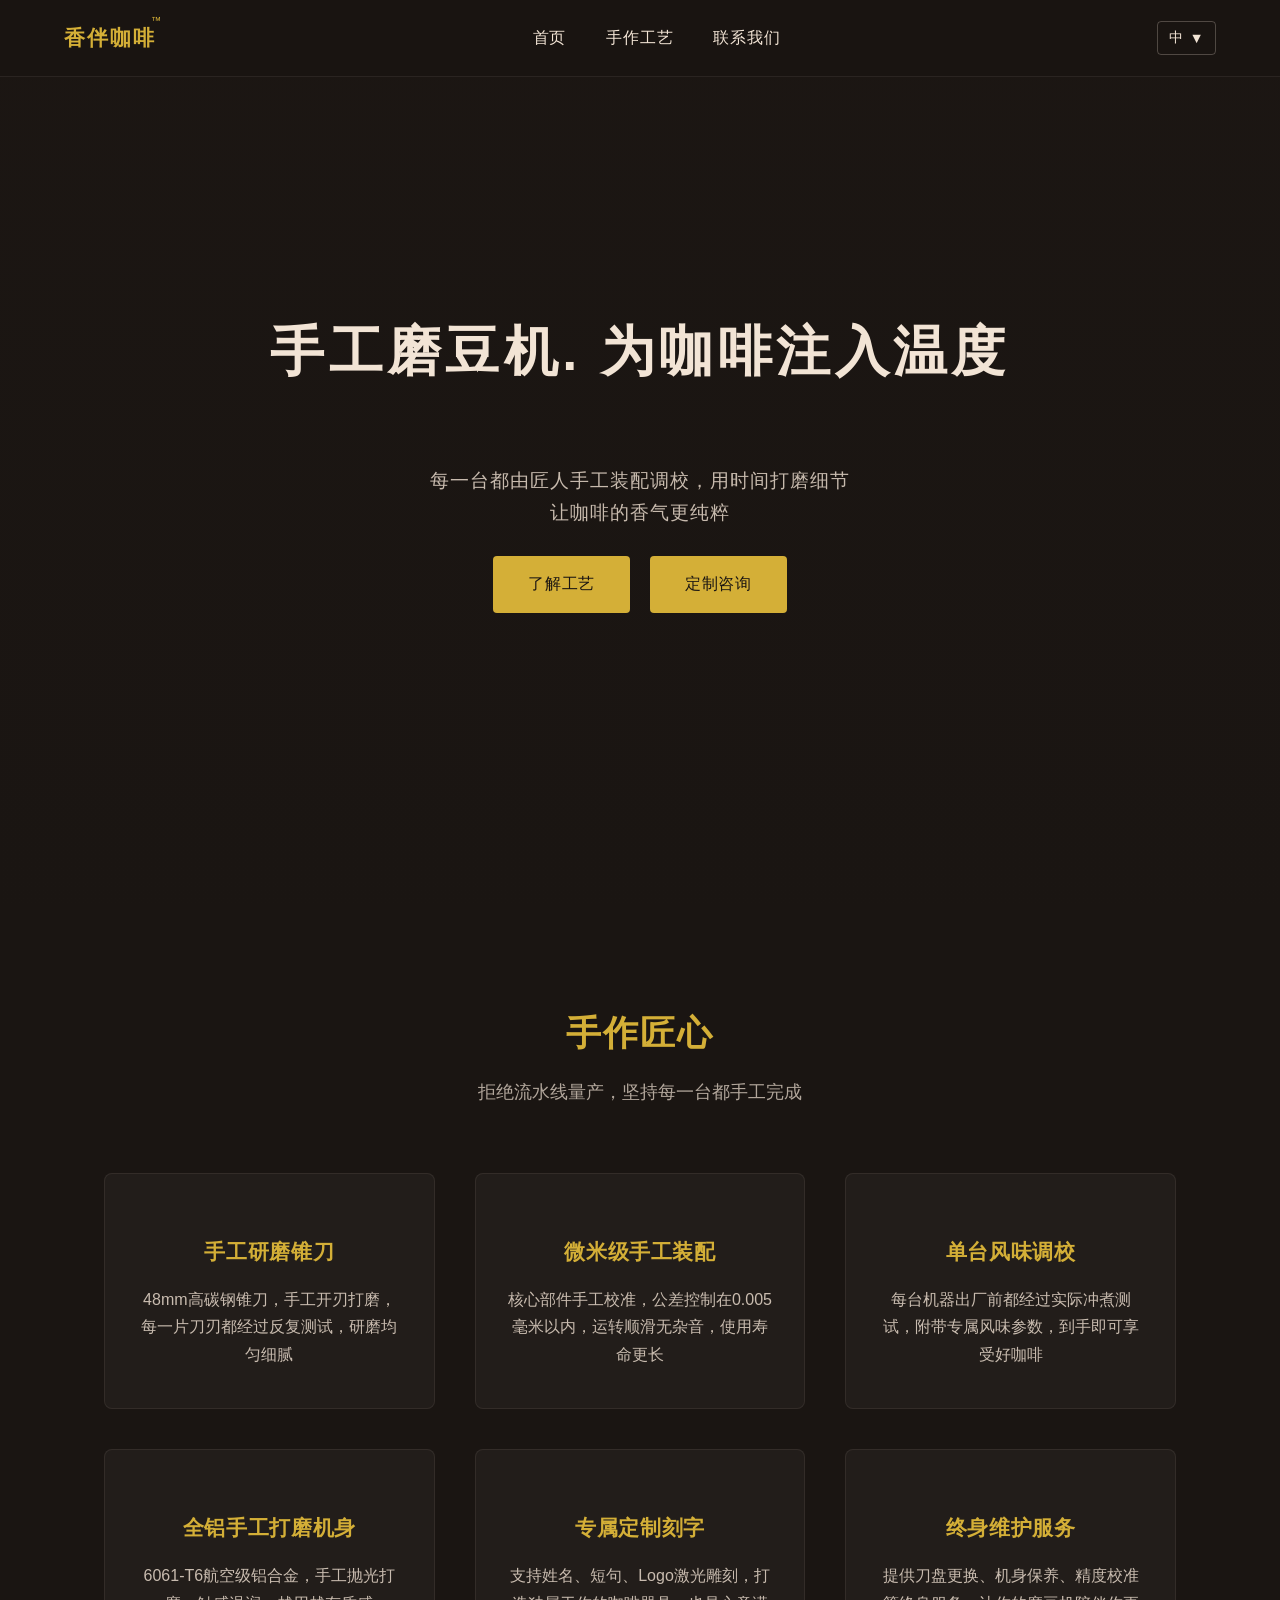
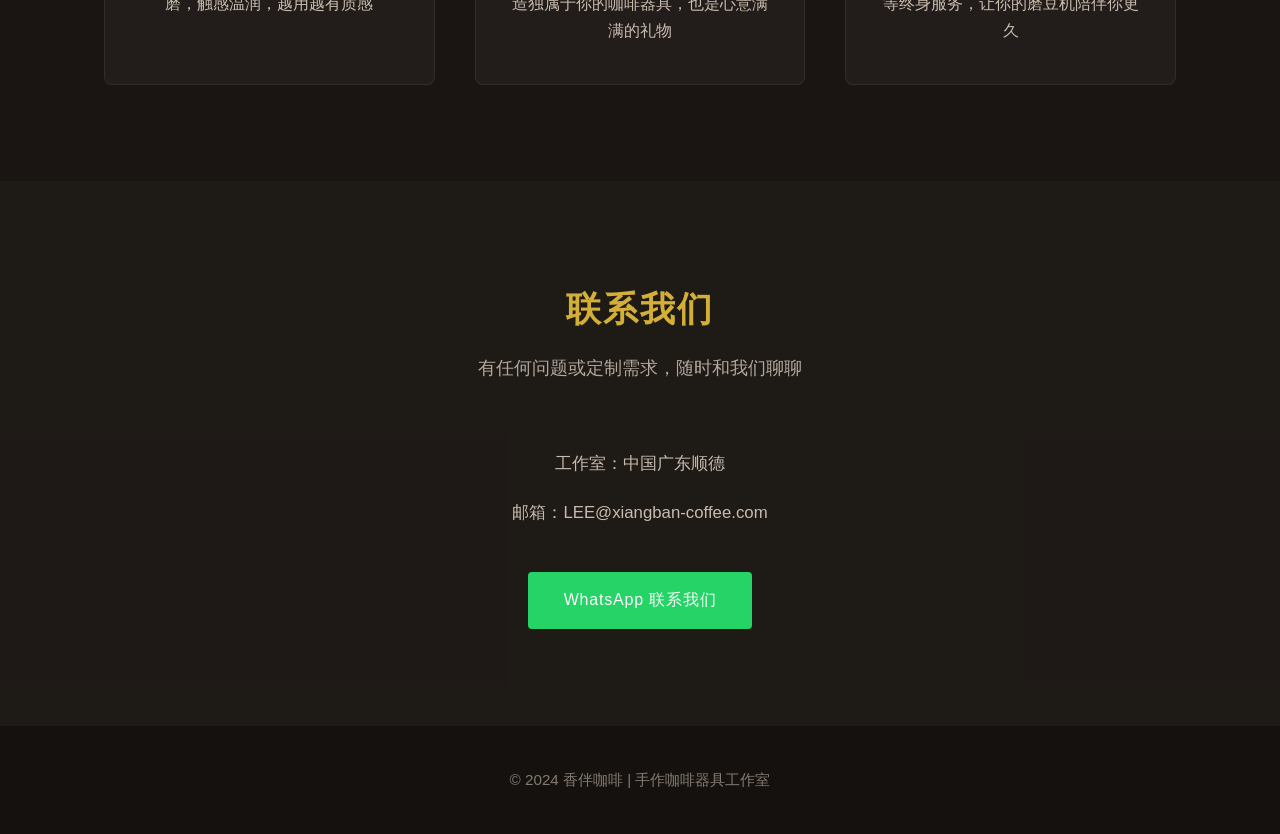
==== commit 2741c4af: "Add files via upload" ====
--- a/index.html
+++ b/index.html
@@ -5,19 +5,32 @@
     <meta name="viewport" content="width=device-width, initial-scale=1.0">
     <title>香伴咖啡 | 手作咖啡器具</title>
     <meta name="description" content="手工打造手摇咖啡磨豆机，微米级精密装配，每一台都是独一无二的咖啡伴侣">
-    <link rel="preconnect" href="https://fonts.googleapis.com">
-    <link rel="preconnect" href="https://fonts.gstatic.com" crossorigin>
-    <link href="https://fonts.googleapis.com/css2?family=Noto+Serif+SC:wght@300;400;600&display=swap" rel="stylesheet">
+    <!-- 阿里普惠字体CDN：国内、中东、全球访问均稳定，替代谷歌字体 -->
+    <link rel="stylesheet" href="https://cdn.jsdelivr.net/npm/font-awesome@4.7.0/css/font-awesome.min.css">
+    <link rel="stylesheet" href="https://fonts.alibabagroup.com/css?family=Noto+Serif+SC:wght@300;400;600&display=swap">
     <style>
         * { margin: 0; padding: 0; box-sizing: border-box; }
-        body { font-family: 'Noto Serif SC', serif; background: #1A1512; color: #F2E4D5; line-height: 1.8; font-weight: 300; }
+        body {
+            font-family: 'Noto Serif SC', "Microsoft Yahei", sans-serif;
+            background: #1A1512;
+            color: #F2E4D5;
+            line-height: 1.8;
+            font-weight: 300;
+        }
         
-        /* 阿拉伯语仅文字右对齐，布局保持稳定 */
         html[dir="rtl"] body { text-align: right; }
         html[dir="rtl"] .feature-card p,
         html[dir="rtl"] .contact-info p { text-align: right; }
 
-        header { background: rgba(26, 21, 18, 0.97); padding: 1.2rem 5%; position: sticky; top: 0; z-index: 100; border-bottom: 1px solid rgba(242, 228, 213, 0.08); backdrop-filter: blur(8px); }
+        header {
+            background: rgba(26, 21, 18, 0.97);
+            padding: 1.2rem 5%;
+            position: sticky;
+            top: 0;
+            z-index: 100;
+            border-bottom: 1px solid rgba(242, 228, 213, 0.08);
+            backdrop-filter: blur(8px);
+        }
         
         nav { 
             max-width: 1200px; 
@@ -44,7 +57,6 @@
             flex-direction: row-reverse !important;
         }
 
-        /* 品牌名容器，用于定位TM标 */
         .logo { 
             position: relative;
             font-size: 1.3rem; 
@@ -53,7 +65,6 @@
             white-space: nowrap; 
             letter-spacing: 0.1em; 
         }
-        /* 右上角TM角标 */
         .logo .tm-mark {
             position: absolute;
             top: -0.3em;
@@ -65,11 +76,17 @@
         }
 
         .nav-links { display: flex; gap: 2.5rem; list-style: none; }
-        .nav-links a { color: #F2E4D5; text-decoration: none; transition: color 0.3s; white-space: nowrap; font-weight: 400; letter-spacing: 0.05em; }
+        .nav-links a {
+            color: #F2E4D5;
+            text-decoration: none;
+            transition: color 0.3s;
+            white-space: nowrap;
+            font-weight: 400;
+            letter-spacing: 0.05em;
+        }
         .nav-links a:hover { color: #D4AF37; }
 
         .lang-dropdown { position: relative; }
-
         .lang-toggle {
             background: transparent;
             border: 1px solid rgba(242, 228, 213, 0.25);
@@ -109,10 +126,7 @@
             right: auto;
             left: 0;
         }
-
-        .lang-menu.open {
-            display: flex;
-        }
+        .lang-menu.open { display: flex; }
 
         .lang-option {
             background: transparent;
@@ -130,62 +144,64 @@
             background: rgba(212, 175, 55, 0.1);
             color: #D4AF37;
         }
-        .lang-option.active {
-            color: #D4AF37;
-        }
-
-        .hero { min-height: 92vh; display: flex; align-items: center; justify-content: center; padding: 2rem 5%; background: linear-gradient(rgba(26, 21, 18, 0.88), rgba(26, 21, 18, 0.88)), url('https://picsum.photos/id/1060/1920/1080') center/cover no-repeat; text-align: center; }
+        .lang-option.active { color: #D4AF37; }
+
+        /* CSS渐变背景，无外部图片，全球通用 */
+        .hero {
+            min-height: 92vh;
+            display: flex;
+            align-items: center;
+            justify-content: center;
+            padding: 2rem 5%;
+            background: linear-gradient(rgba(26, 21, 18, 0.92), rgba(26, 21, 18, 0.92)),
+                        linear-gradient(#2B221C, #1A1512);
+            text-align: center;
+        }
         .hero-content { max-width: 900px; }
-        .hero h1 { 
-            font-size: 3.4rem; 
-            margin-bottom: 1.5rem; 
-            color: #F2E4D5; 
-            font-weight: 600; 
+        .hero h1 {
+            font-size: 3.4rem;
+            margin-bottom: 1.5rem;
+            color: #F2E4D5;
+            font-weight: 600;
             letter-spacing: 0.08em;
             line-height: 1.4;
-            transform: translateY(-1em); /* 标题上移一倍字宽 */
-        }
-
-        /* 两行描述文字：紧凑正常行距，取消额外上下边距 */
-        .hero p { 
-            font-size: 1.2rem; 
-            color: rgba(242, 228, 213, 0.8); 
-            font-weight: 300; 
-            letter-spacing: 0.05em; 
+            transform: translateY(-1em);
+        }
+
+        .hero p {
+            font-size: 1.2rem;
+            color: rgba(242, 228, 213, 0.8);
+            font-weight: 300;
+            letter-spacing: 0.05em;
             line-height: 1.4;
             margin: 0;
         }
-        /* 仅第一行描述底部留小间距 */
-        .hero p:first-of-type {
-            margin-bottom: 0.3rem;
-        }
-        /* 描述整体与按钮缩小间距，按钮上移 */
-        .hero-buttons { 
-            display: flex; 
-            gap: 1.2rem; 
-            justify-content: center; 
+        .hero p:first-of-type { margin-bottom: 0.3rem; }
+
+        .hero-buttons {
+            display: flex;
+            gap: 1.2rem;
+            justify-content: center;
             flex-wrap: wrap;
             margin-top: 1.8rem;
         }
-        /* 两个按钮统一为填充样式 */
-        .btn { 
-            padding: 0.9rem 2.2rem; 
-            border-radius: 4px; 
-            text-decoration: none; 
-            font-weight: 400; 
-            transition: all 0.3s; 
-            letter-spacing: 0.05em; 
+        .btn {
+            padding: 0.9rem 2.2rem;
+            border-radius: 4px;
+            text-decoration: none;
+            font-weight: 400;
+            transition: all 0.3s;
+            letter-spacing: 0.05em;
             font-size: 1rem;
             background: #D4AF37;
             color: #1A1512;
             border: none;
         }
-        .btn:hover { 
-            background: #C4A030; 
-            transform: translateY(-2px); 
-        }
-
-        /* 响应式适配 */
+        .btn:hover {
+            background: #C4A030;
+            transform: translateY(-2px);
+        }
+
         @media (max-width: 1200px) {
             .hero h1 { font-size: 2.8rem; }
         }
@@ -193,24 +209,6 @@
             .hero h1 { font-size: 2.2rem; }
             .hero p { font-size: 1.1rem; }
             .btn { padding: 0.8rem 1.8rem; font-size: 0.95rem; }
-        }
-
-        .features { padding: 6rem 5%; max-width: 1200px; margin: 0 auto; }
-        .section-title { text-align: center; margin-bottom: 4rem; }
-        .section-title h2 { font-size: 2.2rem; color: #D4AF37; margin-bottom: 0.8rem; font-weight: 600; letter-spacing: 0.05em; }
-        .section-title p { font-size: 1.1rem; color: rgba(242, 228, 213, 0.7); font-weight: 300; }
-        .features-grid { display: grid; grid-template-columns: repeat(auto-fit, minmax(280px, 1fr)); gap: 2.5rem; }
-        .feature-card { background: rgba(242, 228, 213, 0.04); padding: 2.5rem 2rem; border-radius: 8px; text-align: center; border: 1px solid rgba(242, 228, 213, 0.08); transition: all 0.3s; }
-        .feature-card:hover { transform: translateY(-5px); border-color: rgba(212, 175, 55, 0.2); }
-        .feature-card h3 { color: #D4AF37; margin: 1.2rem 0 1rem 0; font-size: 1.3rem; font-weight: 600; letter-spacing: 0.03em; }
-        .feature-card p { color: rgba(242, 228, 213, 0.8); line-height: 1.7; font-weight: 300; }
-        .contact { padding: 6rem 5%; background: rgba(242, 228, 213, 0.02); text-align: center; }
-        .contact-info { max-width: 650px; margin: 0 auto; }
-        .contact-info p { margin-bottom: 1.2rem; color: rgba(242, 228, 213, 0.8); font-weight: 300; font-size: 1.05rem; }
-        .whatsapp-btn { display: inline-block; background: #25D366; color: white; padding: 0.9rem 2.2rem; border-radius: 4px; text-decoration: none; font-weight: 400; margin-top: 1.5rem; transition: all 0.3s; letter-spacing: 0.05em; }
-        .whatsapp-btn:hover { transform: translateY(-2px); box-shadow: 0 4px 12px rgba(37, 211, 102, 0.3); }
-        footer { background: #15110E; padding: 2.5rem 5%; text-align: center; color: rgba(242, 228, 213, 0.5); font-size: 0.95rem; font-weight: 300; border-top: 1px solid rgba(242, 228, 213, 0.05); }
-        @media (max-width: 768px) {
             nav { flex-wrap: wrap; justify-content: center; gap: 1.2rem; }
             .nav-center { order: 3; width: 100%; justify-content: center; }
             .nav-left, .nav-right { order: 1; }
@@ -219,14 +217,97 @@
             html[dir="rtl"] .lang-menu { left: 50%; transform: translateX(-50%); }
             .section-title h2 { font-size: 1.8rem; }
         }
+
+        .features { padding: 6rem 5%; max-width: 1200px; margin: 0 auto; }
+        .section-title { text-align: center; margin-bottom: 4rem; }
+        .section-title h2 {
+            font-size: 2.2rem;
+            color: #D4AF37;
+            margin-bottom: 0.8rem;
+            font-weight: 600;
+            letter-spacing: 0.05em;
+        }
+        .section-title p {
+            font-size: 1.1rem;
+            color: rgba(242, 228, 213, 0.7);
+            font-weight: 300;
+        }
+        .features-grid {
+            display: grid;
+            grid-template-columns: repeat(auto-fit, minmax(280px, 1fr));
+            gap: 2.5rem;
+        }
+        .feature-card {
+            background: rgba(242, 228, 213, 0.04);
+            padding: 2.5rem 2rem;
+            border-radius: 8px;
+            text-align: center;
+            border: 1px solid rgba(242, 228, 213, 0.08);
+            transition: all 0.3s;
+        }
+        .feature-card:hover {
+            transform: translateY(-5px);
+            border-color: rgba(212, 175, 55, 0.2);
+        }
+        .feature-card h3 {
+            color: #D4AF37;
+            margin: 1.2rem 0 1rem 0;
+            font-size: 1.3rem;
+            font-weight: 600;
+            letter-spacing: 0.03em;
+        }
+        .feature-card p {
+            color: rgba(242, 228, 213, 0.8);
+            line-height: 1.7;
+            font-weight: 300;
+        }
+
+        .contact {
+            padding: 6rem 5%;
+            background: rgba(242, 228, 213, 0.02);
+            text-align: center;
+        }
+        .contact-info { max-width: 650px; margin: 0 auto; }
+        .contact-info p {
+            margin-bottom: 1.2rem;
+            color: rgba(242, 228, 213, 0.8);
+            font-weight: 300;
+            font-size: 1.05rem;
+        }
+        .whatsapp-btn {
+            display: inline-block;
+            background: #25D366;
+            color: #fff;
+            padding: 0.9rem 2.2rem;
+            border-radius: 4px;
+            text-decoration: none;
+            font-weight: 400;
+            margin-top: 1.5rem;
+            transition: all 0.3s;
+            letter-spacing: 0.05em;
+        }
+        .whatsapp-btn:hover {
+            transform: translateY(-2px);
+            box-shadow: 0 4px 12px rgba(37, 211, 102, 0.3);
+        }
+
+        footer {
+            background: #15110E;
+            padding: 2.5rem 5%;
+            text-align: center;
+            color: rgba(242, 228, 213, 0.5);
+            font-size: 0.95rem;
+            font-weight: 300;
+            border-top: 1px solid rgba(242, 228, 213, 0.05);
+        }
     </style>
 </head>
 <body>
     <header>
         <nav>
             <div class="nav-left">
-                <div class="logo" data-i18n="siteTitle">
-                    香伴咖啡
+                <div class="logo">
+                    <span data-i18n="siteTitle">香伴咖啡</span>
                     <span class="tm-mark">™</span>
                 </div>
             </div>
@@ -317,89 +398,47 @@
     <script>
         const i18n = {
             zh: {
-                siteTitle: "香伴咖啡",
-                navHome: "首页",
-                navCraft: "手作工艺",
-                navContact: "联系我们",
-                heroTitle: "手工磨豆机. 为咖啡注入温度",
-                heroDesc1: "每一台都由匠人手工装配调校，用时间打磨细节",
-                heroDesc2: "让咖啡的香气更纯粹",
-                btnExplore: "了解工艺",
-                btnCustom: "定制咨询",
-                featuresTitle: "手作匠心",
-                featuresSub: "拒绝流水线量产，坚持每一台都手工完成",
-                feature1Title: "手工研磨锥刀",
-                feature1Desc: "48mm高碳钢锥刀，手工开刃打磨，每一片刀刃都经过反复测试，研磨均匀细腻",
-                feature2Title: "微米级手工装配",
-                feature2Desc: "核心部件手工校准，公差控制在0.005毫米以内，运转顺滑无杂音，使用寿命更长",
-                feature3Title: "单台风味调校",
-                feature3Desc: "每台机器出厂前都经过实际冲煮测试，附带专属风味参数，到手即可享受好咖啡",
-                feature4Title: "全铝手工打磨机身",
-                feature4Desc: "6061-T6航空级铝合金，手工抛光打磨，触感温润，越用越有质感",
-                feature5Title: "专属定制刻字",
-                feature5Desc: "支持姓名、短句、Logo激光雕刻，打造独属于你的咖啡器具，也是心意满满的礼物",
-                feature6Title: "终身维护服务",
-                feature6Desc: "提供刀盘更换、机身保养、精度校准等终身服务，让你的磨豆机陪伴你更久",
-                contactTitle: "联系我们",
-                contactSub: "有任何问题或定制需求，随时和我们聊聊",
+                siteTitle: "香伴咖啡", navHome: "首页", navCraft: "手作工艺", navContact: "联系我们",
+                heroTitle: "手工磨豆机. 为咖啡注入温度", heroDesc1: "每一台都由匠人手工装配调校，用时间打磨细节", heroDesc2: "让咖啡的香气更纯粹",
+                btnExplore: "了解工艺", btnCustom: "定制咨询",
+                featuresTitle: "手作匠心", featuresSub: "拒绝流水线量产，坚持每一台都手工完成",
+                feature1Title: "手工研磨锥刀", feature1Desc: "48mm高碳钢锥刀，手工开刃打磨，每一片刀刃都经过反复测试，研磨均匀细腻",
+                feature2Title: "微米级手工装配", feature2Desc: "核心部件手工校准，公差控制在0.005毫米以内，运转顺滑无杂音，使用寿命更长",
+                feature3Title: "单台风味调校", feature3Desc: "每台机器出厂前都经过实际冲煮测试，附带专属风味参数，到手即可享受好咖啡",
+                feature4Title: "全铝手工打磨机身", feature4Desc: "6061-T6航空级铝合金，手工抛光打磨，触感温润，越用越有质感",
+                feature5Title: "专属定制刻字", feature5Desc: "支持姓名、短句、Logo激光雕刻，打造独属于你的咖啡器具，也是心意满满的礼物",
+                feature6Title: "终身维护服务", feature6Desc: "提供刀盘更换、机身保养、精度校准等终身服务，让你的磨豆机陪伴你更久",
+                contactTitle: "联系我们", contactSub: "有任何问题或定制需求，随时和我们聊聊",
                 contactAddress: "工作室：中国广东顺德",
                 copyright: "&copy; 2024 香伴咖啡 | 手作咖啡器具工作室"
             },
             en: {
-                siteTitle: "Xiangban Coffee",
-                navHome: "Home",
-                navCraft: "Craftsmanship",
-                navContact: "Contact",
-                heroTitle: "Handcrafted Grinders. Warmth for Coffee",
-                heroDesc1: "Each grinder is assembled and calibrated by hand, polished with dedication",
-                heroDesc2: "Bring out the pure aroma of coffee",
-                btnExplore: "Our Craft",
-                btnCustom: "Custom Order",
-                featuresTitle: "Artisan Craft",
-                featuresSub: "No mass production, every piece is made by hand",
-                feature1Title: "Hand-ground Burrs",
-                feature1Desc: "48mm high-carbon steel burrs, hand-sharpened and tested for uniform, consistent grinding",
-                feature2Title: "Micron-precision Assembly",
-                feature2Desc: "Core parts calibrated by hand, tolerance within 0.005mm, smooth operation and long life",
-                feature3Title: "Individual Flavor Tuning",
-                feature3Desc: "Each unit tested with actual brewing, comes with personalized flavor settings",
-                feature4Title: "Hand-polished Aluminum Body",
-                feature4Desc: "6061-T6 aerospace aluminum, hand-polished for a warm, tactile feel that ages beautifully",
-                feature5Title: "Personalized Engraving",
-                feature5Desc: "Custom names, quotes or logos available, perfect for personal use or thoughtful gifts",
-                feature6Title: "Lifetime Care",
-                feature6Desc: "Burr replacement, maintenance and calibration services available for life",
-                contactTitle: "Get in Touch",
-                contactSub: "Have questions or want a custom grinder? We'd love to hear from you",
+                siteTitle: "Xiangban Coffee", navHome: "Home", navCraft: "Craftsmanship", navContact: "Contact",
+                heroTitle: "Handcrafted Grinders. Warmth for Coffee", heroDesc1: "Each grinder is assembled and calibrated by hand, polished with dedication", heroDesc2: "Bring out the pure aroma of coffee",
+                btnExplore: "Our Craft", btnCustom: "Custom Order",
+                featuresTitle: "Artisan Craft", featuresSub: "No mass production, every piece is made by hand",
+                feature1Title: "Hand-ground Burrs", feature1Desc: "48mm high-carbon steel burrs, hand-sharpened and tested for uniform, consistent grinding",
+                feature2Title: "Micron-precision Assembly", feature2Desc: "Core parts calibrated by hand, tolerance within 0.005mm, smooth operation and long life",
+                feature3Title: "Individual Flavor Tuning", feature3Desc: "Each unit tested with actual brewing, comes with personalized flavor settings",
+                feature4Title: "Hand-polished Aluminum Body", feature4Desc: "6061-T6 aerospace aluminum, hand-polished for a warm, tactile feel that ages beautifully",
+                feature5Title: "Personalized Engraving", feature5Desc: "Custom names, quotes or logos available, perfect for personal use or thoughtful gifts",
+                feature6Title: "Lifetime Care", feature6Desc: "Burr replacement, maintenance and calibration services available for life",
+                contactTitle: "Get in Touch", contactSub: "Have questions or want a custom grinder? We'd love to hear from you",
                 contactAddress: "Studio: Shunde, Guangdong, China",
                 copyright: "&copy; 2024 Xiangban Coffee | Handcrafted Coffee Tools Studio"
             },
             ar: {
-                siteTitle: "قهوة شيانجبان",
-                navHome: "الرئيسية",
-                navCraft: "الحرف اليدوية",
-                navContact: "اتصل بنا",
-                heroTitle: "مطاحن يدوية. دفء للقهوة",
-                heroDesc1: "كل مطحنة تُجمّع وتُعاير يدوياً بعناية فائقة",
-                heroDesc2: "لتُبرز رائحة القهوة النقية",
-                btnExplore: "حرفتنا",
-                btnCustom: "طلب مخصص",
-                featuresTitle: "حرفية فنية",
-                featuresSub: "لا إنتاج جماعي، كل قطعة مصنوعة يدوياً",
-                feature1Title: "سنون مطحونة يدوياً",
-                feature1Desc: "سنون فولاذ عالي الكربون مقاس 48 مم، مصقولة ومختبرة يدوياً لطحن متجانس ومستمر",
-                feature2Title: "تجميع دقيق ميكروني",
-                feature2Desc: "الأجزاء الأساسية معايرة يدوياً، تفاوت أقل من 0.005 مم، تشغيل سلس وعمر طويل",
-                feature3Title: "معايرة نكهة فردية",
-                feature3Desc: "كل جهاز يتم اختباره بالتحضير الفعلي، يأتي مع إعدادات نكهة مخصصة",
-                feature4Title: "جسم ألومنيوم مصقول يدوياً",
-                feature4Desc: "ألومنيوم طائرات 6061-T6، مصقول يدوياً لمسة دافئة تتحسن مع الوقت",
-                feature5Title: "نقش شخصي",
-                feature5Desc: "نقش الأسماء أو الشعارات متاح، مثالي للاستخدام الشخصي أو الهدايا",
-                feature6Title: "رعاية مدى الحياة",
-                feature6Desc: "خدمات استبدال السنون والصيانة والمعايرة متاحة مدى الحياة",
-                contactTitle: "تواصل معنا",
-                contactSub: "لديك أسئلة أو تريد مطحنة مخصصة؟ يسعدنا سماعك",
+                siteTitle: "قهوة شيانجبان", navHome: "الرئيسية", navCraft: "الحرف اليدوية", navContact: "اتصل بنا",
+                heroTitle: "مطاحن يدوية. دفء للقهوة", heroDesc1: "كل مطحنة تُجمّع وتُعاير يدوياً بعناية فائقة", heroDesc2: "لتُبرز رائحة القهوة النقية",
+                btnExplore: "حرفتنا", btnCustom: "طلب مخصص",
+                featuresTitle: "حرفية فنية", featuresSub: "لا إنتاج جماعي، كل قطعة مصنوعة يدوياً",
+                feature1Title: "سنون مطحونة يدوياً", feature1Desc: "سنون فولاذ عالي الكربون مقاس 48 مم، مصقولة ومختبرة يدوياً لطحن متجانس ومستمر",
+                feature2Title: "تجميع دقيق ميكروني", feature2Desc: "الأجزاء الأساسية معايرة يدوياً، تفاوت أقل من 0.005 مم، تشغيل سلس وعمر طويل",
+                feature3Title: "معايرة نكهة فردية", feature3Desc: "كل جهاز يتم اختباره بالتحضير الفعلي، يأتي مع إعدادات نكهة مخصصة",
+                feature4Title: "جسم ألومنيوم مصقول يدوياً", feature4Desc: "ألومنيوم طائرات 6061-T6، مصقول يدوياً لمسة دافئة تتحسن مع الوقت",
+                feature5Title: "نقش شخصي", feature5Desc: "نقش الأسماء أو الشعارات متاح، مثالي للاستخدام الشخصي أو الهدايا",
+                feature6Title: "رعاية مدى الحياة", feature6Desc: "خدمات استبدال السنون والصيانة والمعايرة متاحة مدى الحياة",
+                contactTitle: "تواصل معنا", contactSub: "لديك أسئلة أو تريد مطحنة مخصصة؟ يسعدنا سماعك",
                 contactAddress: "الاستوديو: شوند، قوانغدونغ، الصين",
                 copyright: "&copy; 2024 قهوة شيانجبان | استوديو أدوات القهوة المصنوعة يدوياً"
             }
@@ -415,10 +454,7 @@
             e.stopPropagation();
             langMenu.classList.toggle('open');
         });
-
-        document.addEventListener('click', () => {
-            langMenu.classList.remove('open');
-        });
+        document.addEventListener('click', () => langMenu.classList.remove('open'));
 
         langOptions.forEach(option => {
             option.addEventListener('click', () => {
@@ -436,13 +472,10 @@
             });
         });
 
-        // 平滑滚动
         document.querySelectorAll('a[href^="#"]').forEach(anchor => {
             anchor.addEventListener('click', function (e) {
                 e.preventDefault();
-                document.querySelector(this.getAttribute('href')).scrollIntoView({
-                    behavior: 'smooth'
-                });
+                document.querySelector(this.getAttribute('href')).scrollIntoView({ behavior: 'smooth' });
             });
         });
     </script>
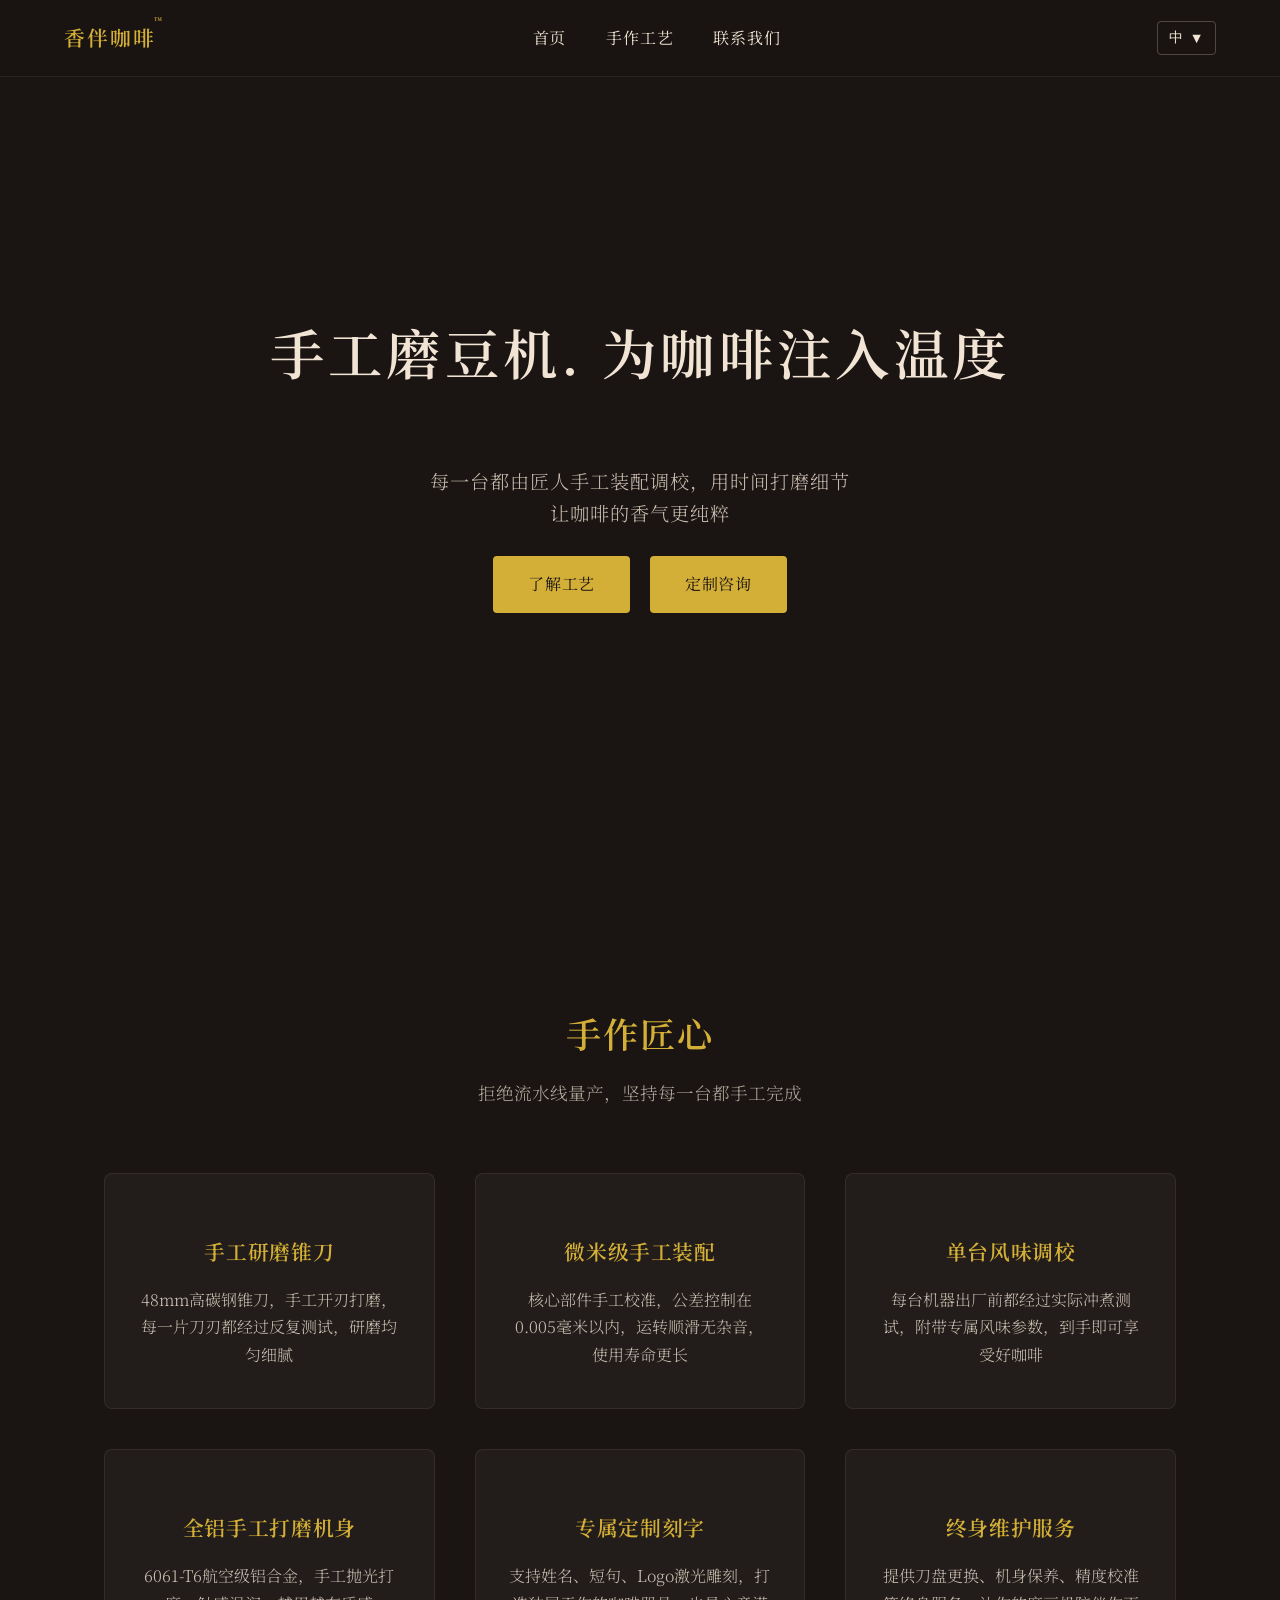
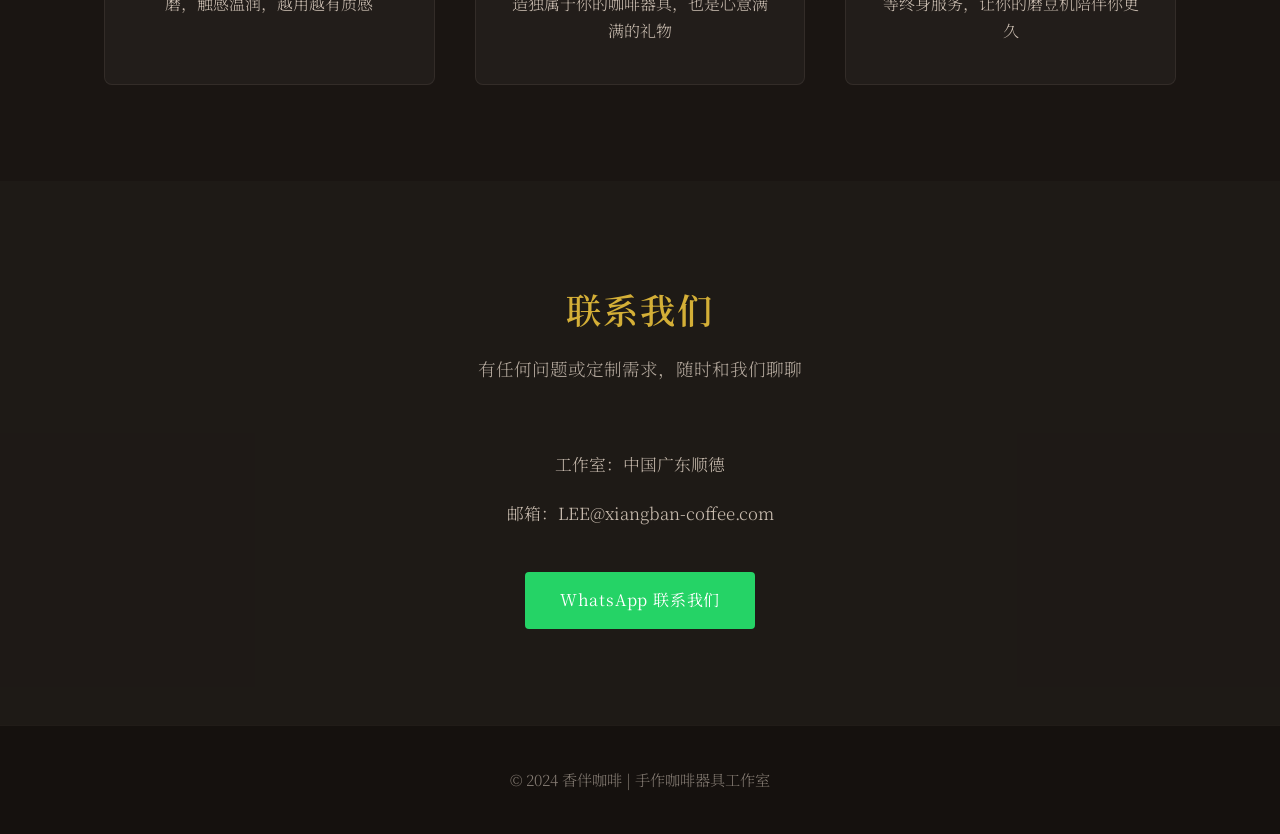
==== commit 84abebed: "Add files via upload" ====
--- a/index.html
+++ b/index.html
@@ -5,32 +5,19 @@
     <meta name="viewport" content="width=device-width, initial-scale=1.0">
     <title>香伴咖啡 | 手作咖啡器具</title>
     <meta name="description" content="手工打造手摇咖啡磨豆机，微米级精密装配，每一台都是独一无二的咖啡伴侣">
-    <!-- 阿里普惠字体CDN：国内、中东、全球访问均稳定，替代谷歌字体 -->
-    <link rel="stylesheet" href="https://cdn.jsdelivr.net/npm/font-awesome@4.7.0/css/font-awesome.min.css">
-    <link rel="stylesheet" href="https://fonts.alibabagroup.com/css?family=Noto+Serif+SC:wght@300;400;600&display=swap">
+    <link rel="preconnect" href="https://fonts.googleapis.com">
+    <link rel="preconnect" href="https://fonts.gstatic.com" crossorigin>
+    <link href="https://fonts.googleapis.com/css2?family=Noto+Serif+SC:wght@300;400;600&display=swap" rel="stylesheet">
     <style>
         * { margin: 0; padding: 0; box-sizing: border-box; }
-        body {
-            font-family: 'Noto Serif SC', "Microsoft Yahei", sans-serif;
-            background: #1A1512;
-            color: #F2E4D5;
-            line-height: 1.8;
-            font-weight: 300;
-        }
+        body { font-family: 'Noto Serif SC', serif; background: #1A1512; color: #F2E4D5; line-height: 1.8; font-weight: 300; }
         
+        /* 阿拉伯语仅文字右对齐，布局保持稳定 */
         html[dir="rtl"] body { text-align: right; }
         html[dir="rtl"] .feature-card p,
         html[dir="rtl"] .contact-info p { text-align: right; }
 
-        header {
-            background: rgba(26, 21, 18, 0.97);
-            padding: 1.2rem 5%;
-            position: sticky;
-            top: 0;
-            z-index: 100;
-            border-bottom: 1px solid rgba(242, 228, 213, 0.08);
-            backdrop-filter: blur(8px);
-        }
+        header { background: rgba(26, 21, 18, 0.97); padding: 1.2rem 5%; position: sticky; top: 0; z-index: 100; border-bottom: 1px solid rgba(242, 228, 213, 0.08); backdrop-filter: blur(8px); }
         
         nav { 
             max-width: 1200px; 
@@ -57,6 +44,7 @@
             flex-direction: row-reverse !important;
         }
 
+        /* 品牌名容器，用于定位TM标 */
         .logo { 
             position: relative;
             font-size: 1.3rem; 
@@ -65,6 +53,7 @@
             white-space: nowrap; 
             letter-spacing: 0.1em; 
         }
+        /* 右上角TM角标 */
         .logo .tm-mark {
             position: absolute;
             top: -0.3em;
@@ -76,17 +65,11 @@
         }
 
         .nav-links { display: flex; gap: 2.5rem; list-style: none; }
-        .nav-links a {
-            color: #F2E4D5;
-            text-decoration: none;
-            transition: color 0.3s;
-            white-space: nowrap;
-            font-weight: 400;
-            letter-spacing: 0.05em;
-        }
+        .nav-links a { color: #F2E4D5; text-decoration: none; transition: color 0.3s; white-space: nowrap; font-weight: 400; letter-spacing: 0.05em; }
         .nav-links a:hover { color: #D4AF37; }
 
         .lang-dropdown { position: relative; }
+
         .lang-toggle {
             background: transparent;
             border: 1px solid rgba(242, 228, 213, 0.25);
@@ -126,7 +109,10 @@
             right: auto;
             left: 0;
         }
-        .lang-menu.open { display: flex; }
+
+        .lang-menu.open {
+            display: flex;
+        }
 
         .lang-option {
             background: transparent;
@@ -144,64 +130,62 @@
             background: rgba(212, 175, 55, 0.1);
             color: #D4AF37;
         }
-        .lang-option.active { color: #D4AF37; }
-
-        /* CSS渐变背景，无外部图片，全球通用 */
-        .hero {
-            min-height: 92vh;
-            display: flex;
-            align-items: center;
-            justify-content: center;
-            padding: 2rem 5%;
-            background: linear-gradient(rgba(26, 21, 18, 0.92), rgba(26, 21, 18, 0.92)),
-                        linear-gradient(#2B221C, #1A1512);
-            text-align: center;
-        }
+        .lang-option.active {
+            color: #D4AF37;
+        }
+
+        .hero { min-height: 92vh; display: flex; align-items: center; justify-content: center; padding: 2rem 5%; background: linear-gradient(rgba(26, 21, 18, 0.88), rgba(26, 21, 18, 0.88)), url('https://picsum.photos/id/1060/1920/1080') center/cover no-repeat; text-align: center; }
         .hero-content { max-width: 900px; }
-        .hero h1 {
-            font-size: 3.4rem;
-            margin-bottom: 1.5rem;
-            color: #F2E4D5;
-            font-weight: 600;
+        .hero h1 { 
+            font-size: 3.4rem; 
+            margin-bottom: 1.5rem; 
+            color: #F2E4D5; 
+            font-weight: 600; 
             letter-spacing: 0.08em;
             line-height: 1.4;
-            transform: translateY(-1em);
-        }
-
-        .hero p {
-            font-size: 1.2rem;
-            color: rgba(242, 228, 213, 0.8);
-            font-weight: 300;
-            letter-spacing: 0.05em;
+            transform: translateY(-1em); /* 标题上移一倍字宽 */
+        }
+
+        /* 两行描述文字：紧凑正常行距，取消额外上下边距 */
+        .hero p { 
+            font-size: 1.2rem; 
+            color: rgba(242, 228, 213, 0.8); 
+            font-weight: 300; 
+            letter-spacing: 0.05em; 
             line-height: 1.4;
             margin: 0;
         }
-        .hero p:first-of-type { margin-bottom: 0.3rem; }
-
-        .hero-buttons {
-            display: flex;
-            gap: 1.2rem;
-            justify-content: center;
+        /* 仅第一行描述底部留小间距 */
+        .hero p:first-of-type {
+            margin-bottom: 0.3rem;
+        }
+        /* 描述整体与按钮缩小间距，按钮上移 */
+        .hero-buttons { 
+            display: flex; 
+            gap: 1.2rem; 
+            justify-content: center; 
             flex-wrap: wrap;
             margin-top: 1.8rem;
         }
-        .btn {
-            padding: 0.9rem 2.2rem;
-            border-radius: 4px;
-            text-decoration: none;
-            font-weight: 400;
-            transition: all 0.3s;
-            letter-spacing: 0.05em;
+        /* 两个按钮统一为金色填充样式 */
+        .btn { 
+            padding: 0.9rem 2.2rem; 
+            border-radius: 4px; 
+            text-decoration: none; 
+            font-weight: 400; 
+            transition: all 0.3s; 
+            letter-spacing: 0.05em; 
             font-size: 1rem;
             background: #D4AF37;
             color: #1A1512;
             border: none;
         }
-        .btn:hover {
-            background: #C4A030;
-            transform: translateY(-2px);
-        }
-
+        .btn:hover { 
+            background: #C4A030; 
+            transform: translateY(-2px); 
+        }
+
+        /* 响应式适配 */
         @media (max-width: 1200px) {
             .hero h1 { font-size: 2.8rem; }
         }
@@ -209,6 +193,24 @@
             .hero h1 { font-size: 2.2rem; }
             .hero p { font-size: 1.1rem; }
             .btn { padding: 0.8rem 1.8rem; font-size: 0.95rem; }
+        }
+
+        .features { padding: 6rem 5%; max-width: 1200px; margin: 0 auto; }
+        .section-title { text-align: center; margin-bottom: 4rem; }
+        .section-title h2 { font-size: 2.2rem; color: #D4AF37; margin-bottom: 0.8rem; font-weight: 600; letter-spacing: 0.05em; }
+        .section-title p { font-size: 1.1rem; color: rgba(242, 228, 213, 0.7); font-weight: 300; }
+        .features-grid { display: grid; grid-template-columns: repeat(auto-fit, minmax(280px, 1fr)); gap: 2.5rem; }
+        .feature-card { background: rgba(242, 228, 213, 0.04); padding: 2.5rem 2rem; border-radius: 8px; text-align: center; border: 1px solid rgba(242, 228, 213, 0.08); transition: all 0.3s; }
+        .feature-card:hover { transform: translateY(-5px); border-color: rgba(212, 175, 55, 0.2); }
+        .feature-card h3 { color: #D4AF37; margin: 1.2rem 0 1rem 0; font-size: 1.3rem; font-weight: 600; letter-spacing: 0.03em; }
+        .feature-card p { color: rgba(242, 228, 213, 0.8); line-height: 1.7; font-weight: 300; }
+        .contact { padding: 6rem 5%; background: rgba(242, 228, 213, 0.02); text-align: center; }
+        .contact-info { max-width: 650px; margin: 0 auto; }
+        .contact-info p { margin-bottom: 1.2rem; color: rgba(242, 228, 213, 0.8); font-weight: 300; font-size: 1.05rem; }
+        .whatsapp-btn { display: inline-block; background: #25D366; color: white; padding: 0.9rem 2.2rem; border-radius: 4px; text-decoration: none; font-weight: 400; margin-top: 1.5rem; transition: all 0.3s; letter-spacing: 0.05em; }
+        .whatsapp-btn:hover { transform: translateY(-2px); box-shadow: 0 4px 12px rgba(37, 211, 102, 0.3); }
+        footer { background: #15110E; padding: 2.5rem 5%; text-align: center; color: rgba(242, 228, 213, 0.5); font-size: 0.95rem; font-weight: 300; border-top: 1px solid rgba(242, 228, 213, 0.05); }
+        @media (max-width: 768px) {
             nav { flex-wrap: wrap; justify-content: center; gap: 1.2rem; }
             .nav-center { order: 3; width: 100%; justify-content: center; }
             .nav-left, .nav-right { order: 1; }
@@ -217,89 +219,6 @@
             html[dir="rtl"] .lang-menu { left: 50%; transform: translateX(-50%); }
             .section-title h2 { font-size: 1.8rem; }
         }
-
-        .features { padding: 6rem 5%; max-width: 1200px; margin: 0 auto; }
-        .section-title { text-align: center; margin-bottom: 4rem; }
-        .section-title h2 {
-            font-size: 2.2rem;
-            color: #D4AF37;
-            margin-bottom: 0.8rem;
-            font-weight: 600;
-            letter-spacing: 0.05em;
-        }
-        .section-title p {
-            font-size: 1.1rem;
-            color: rgba(242, 228, 213, 0.7);
-            font-weight: 300;
-        }
-        .features-grid {
-            display: grid;
-            grid-template-columns: repeat(auto-fit, minmax(280px, 1fr));
-            gap: 2.5rem;
-        }
-        .feature-card {
-            background: rgba(242, 228, 213, 0.04);
-            padding: 2.5rem 2rem;
-            border-radius: 8px;
-            text-align: center;
-            border: 1px solid rgba(242, 228, 213, 0.08);
-            transition: all 0.3s;
-        }
-        .feature-card:hover {
-            transform: translateY(-5px);
-            border-color: rgba(212, 175, 55, 0.2);
-        }
-        .feature-card h3 {
-            color: #D4AF37;
-            margin: 1.2rem 0 1rem 0;
-            font-size: 1.3rem;
-            font-weight: 600;
-            letter-spacing: 0.03em;
-        }
-        .feature-card p {
-            color: rgba(242, 228, 213, 0.8);
-            line-height: 1.7;
-            font-weight: 300;
-        }
-
-        .contact {
-            padding: 6rem 5%;
-            background: rgba(242, 228, 213, 0.02);
-            text-align: center;
-        }
-        .contact-info { max-width: 650px; margin: 0 auto; }
-        .contact-info p {
-            margin-bottom: 1.2rem;
-            color: rgba(242, 228, 213, 0.8);
-            font-weight: 300;
-            font-size: 1.05rem;
-        }
-        .whatsapp-btn {
-            display: inline-block;
-            background: #25D366;
-            color: #fff;
-            padding: 0.9rem 2.2rem;
-            border-radius: 4px;
-            text-decoration: none;
-            font-weight: 400;
-            margin-top: 1.5rem;
-            transition: all 0.3s;
-            letter-spacing: 0.05em;
-        }
-        .whatsapp-btn:hover {
-            transform: translateY(-2px);
-            box-shadow: 0 4px 12px rgba(37, 211, 102, 0.3);
-        }
-
-        footer {
-            background: #15110E;
-            padding: 2.5rem 5%;
-            text-align: center;
-            color: rgba(242, 228, 213, 0.5);
-            font-size: 0.95rem;
-            font-weight: 300;
-            border-top: 1px solid rgba(242, 228, 213, 0.05);
-        }
     </style>
 </head>
 <body>
@@ -307,6 +226,7 @@
         <nav>
             <div class="nav-left">
                 <div class="logo">
+                    <!-- 仅文字部分绑定国际化，TM标签独立不受语言切换影响 -->
                     <span data-i18n="siteTitle">香伴咖啡</span>
                     <span class="tm-mark">™</span>
                 </div>
@@ -398,47 +318,89 @@
     <script>
         const i18n = {
             zh: {
-                siteTitle: "香伴咖啡", navHome: "首页", navCraft: "手作工艺", navContact: "联系我们",
-                heroTitle: "手工磨豆机. 为咖啡注入温度", heroDesc1: "每一台都由匠人手工装配调校，用时间打磨细节", heroDesc2: "让咖啡的香气更纯粹",
-                btnExplore: "了解工艺", btnCustom: "定制咨询",
-                featuresTitle: "手作匠心", featuresSub: "拒绝流水线量产，坚持每一台都手工完成",
-                feature1Title: "手工研磨锥刀", feature1Desc: "48mm高碳钢锥刀，手工开刃打磨，每一片刀刃都经过反复测试，研磨均匀细腻",
-                feature2Title: "微米级手工装配", feature2Desc: "核心部件手工校准，公差控制在0.005毫米以内，运转顺滑无杂音，使用寿命更长",
-                feature3Title: "单台风味调校", feature3Desc: "每台机器出厂前都经过实际冲煮测试，附带专属风味参数，到手即可享受好咖啡",
-                feature4Title: "全铝手工打磨机身", feature4Desc: "6061-T6航空级铝合金，手工抛光打磨，触感温润，越用越有质感",
-                feature5Title: "专属定制刻字", feature5Desc: "支持姓名、短句、Logo激光雕刻，打造独属于你的咖啡器具，也是心意满满的礼物",
-                feature6Title: "终身维护服务", feature6Desc: "提供刀盘更换、机身保养、精度校准等终身服务，让你的磨豆机陪伴你更久",
-                contactTitle: "联系我们", contactSub: "有任何问题或定制需求，随时和我们聊聊",
+                siteTitle: "香伴咖啡",
+                navHome: "首页",
+                navCraft: "手作工艺",
+                navContact: "联系我们",
+                heroTitle: "手工磨豆机. 为咖啡注入温度",
+                heroDesc1: "每一台都由匠人手工装配调校，用时间打磨细节",
+                heroDesc2: "让咖啡的香气更纯粹",
+                btnExplore: "了解工艺",
+                btnCustom: "定制咨询",
+                featuresTitle: "手作匠心",
+                featuresSub: "拒绝流水线量产，坚持每一台都手工完成",
+                feature1Title: "手工研磨锥刀",
+                feature1Desc: "48mm高碳钢锥刀，手工开刃打磨，每一片刀刃都经过反复测试，研磨均匀细腻",
+                feature2Title: "微米级手工装配",
+                feature2Desc: "核心部件手工校准，公差控制在0.005毫米以内，运转顺滑无杂音，使用寿命更长",
+                feature3Title: "单台风味调校",
+                feature3Desc: "每台机器出厂前都经过实际冲煮测试，附带专属风味参数，到手即可享受好咖啡",
+                feature4Title: "全铝手工打磨机身",
+                feature4Desc: "6061-T6航空级铝合金，手工抛光打磨，触感温润，越用越有质感",
+                feature5Title: "专属定制刻字",
+                feature5Desc: "支持姓名、短句、Logo激光雕刻，打造独属于你的咖啡器具，也是心意满满的礼物",
+                feature6Title: "终身维护服务",
+                feature6Desc: "提供刀盘更换、机身保养、精度校准等终身服务，让你的磨豆机陪伴你更久",
+                contactTitle: "联系我们",
+                contactSub: "有任何问题或定制需求，随时和我们聊聊",
                 contactAddress: "工作室：中国广东顺德",
                 copyright: "&copy; 2024 香伴咖啡 | 手作咖啡器具工作室"
             },
             en: {
-                siteTitle: "Xiangban Coffee", navHome: "Home", navCraft: "Craftsmanship", navContact: "Contact",
-                heroTitle: "Handcrafted Grinders. Warmth for Coffee", heroDesc1: "Each grinder is assembled and calibrated by hand, polished with dedication", heroDesc2: "Bring out the pure aroma of coffee",
-                btnExplore: "Our Craft", btnCustom: "Custom Order",
-                featuresTitle: "Artisan Craft", featuresSub: "No mass production, every piece is made by hand",
-                feature1Title: "Hand-ground Burrs", feature1Desc: "48mm high-carbon steel burrs, hand-sharpened and tested for uniform, consistent grinding",
-                feature2Title: "Micron-precision Assembly", feature2Desc: "Core parts calibrated by hand, tolerance within 0.005mm, smooth operation and long life",
-                feature3Title: "Individual Flavor Tuning", feature3Desc: "Each unit tested with actual brewing, comes with personalized flavor settings",
-                feature4Title: "Hand-polished Aluminum Body", feature4Desc: "6061-T6 aerospace aluminum, hand-polished for a warm, tactile feel that ages beautifully",
-                feature5Title: "Personalized Engraving", feature5Desc: "Custom names, quotes or logos available, perfect for personal use or thoughtful gifts",
-                feature6Title: "Lifetime Care", feature6Desc: "Burr replacement, maintenance and calibration services available for life",
-                contactTitle: "Get in Touch", contactSub: "Have questions or want a custom grinder? We'd love to hear from you",
+                siteTitle: "Xiangban Coffee",
+                navHome: "Home",
+                navCraft: "Craftsmanship",
+                navContact: "Contact",
+                heroTitle: "Handcrafted Grinders. Warmth for Coffee",
+                heroDesc1: "Each grinder is assembled and calibrated by hand, polished with dedication",
+                heroDesc2: "Bring out the pure aroma of coffee",
+                btnExplore: "Our Craft",
+                btnCustom: "Custom Order",
+                featuresTitle: "Artisan Craft",
+                featuresSub: "No mass production, every piece is made by hand",
+                feature1Title: "Hand-ground Burrs",
+                feature1Desc: "48mm high-carbon steel burrs, hand-sharpened and tested for uniform, consistent grinding",
+                feature2Title: "Micron-precision Assembly",
+                feature2Desc: "Core parts calibrated by hand, tolerance within 0.005mm, smooth operation and long life",
+                feature3Title: "Individual Flavor Tuning",
+                feature3Desc: "Each unit tested with actual brewing, comes with personalized flavor settings",
+                feature4Title: "Hand-polished Aluminum Body",
+                feature4Desc: "6061-T6 aerospace aluminum, hand-polished for a warm, tactile feel that ages beautifully",
+                feature5Title: "Personalized Engraving",
+                feature5Desc: "Custom names, quotes or logos available, perfect for personal use or thoughtful gifts",
+                feature6Title: "Lifetime Care",
+                feature6Desc: "Burr replacement, maintenance and calibration services available for life",
+                contactTitle: "Get in Touch",
+                contactSub: "Have questions or want a custom grinder? We'd love to hear from you",
                 contactAddress: "Studio: Shunde, Guangdong, China",
                 copyright: "&copy; 2024 Xiangban Coffee | Handcrafted Coffee Tools Studio"
             },
             ar: {
-                siteTitle: "قهوة شيانجبان", navHome: "الرئيسية", navCraft: "الحرف اليدوية", navContact: "اتصل بنا",
-                heroTitle: "مطاحن يدوية. دفء للقهوة", heroDesc1: "كل مطحنة تُجمّع وتُعاير يدوياً بعناية فائقة", heroDesc2: "لتُبرز رائحة القهوة النقية",
-                btnExplore: "حرفتنا", btnCustom: "طلب مخصص",
-                featuresTitle: "حرفية فنية", featuresSub: "لا إنتاج جماعي، كل قطعة مصنوعة يدوياً",
-                feature1Title: "سنون مطحونة يدوياً", feature1Desc: "سنون فولاذ عالي الكربون مقاس 48 مم، مصقولة ومختبرة يدوياً لطحن متجانس ومستمر",
-                feature2Title: "تجميع دقيق ميكروني", feature2Desc: "الأجزاء الأساسية معايرة يدوياً، تفاوت أقل من 0.005 مم، تشغيل سلس وعمر طويل",
-                feature3Title: "معايرة نكهة فردية", feature3Desc: "كل جهاز يتم اختباره بالتحضير الفعلي، يأتي مع إعدادات نكهة مخصصة",
-                feature4Title: "جسم ألومنيوم مصقول يدوياً", feature4Desc: "ألومنيوم طائرات 6061-T6، مصقول يدوياً لمسة دافئة تتحسن مع الوقت",
-                feature5Title: "نقش شخصي", feature5Desc: "نقش الأسماء أو الشعارات متاح، مثالي للاستخدام الشخصي أو الهدايا",
-                feature6Title: "رعاية مدى الحياة", feature6Desc: "خدمات استبدال السنون والصيانة والمعايرة متاحة مدى الحياة",
-                contactTitle: "تواصل معنا", contactSub: "لديك أسئلة أو تريد مطحنة مخصصة؟ يسعدنا سماعك",
+                siteTitle: "قهوة شيانجبان",
+                navHome: "الرئيسية",
+                navCraft: "الحرف اليدوية",
+                navContact: "اتصل بنا",
+                heroTitle: "مطاحن يدوية. دفء للقهوة",
+                heroDesc1: "كل مطحنة تُجمّع وتُعاير يدوياً بعناية فائقة",
+                heroDesc2: "لتُبرز رائحة القهوة النقية",
+                btnExplore: "حرفتنا",
+                btnCustom: "طلب مخصص",
+                featuresTitle: "حرفية فنية",
+                featuresSub: "لا إنتاج جماعي، كل قطعة مصنوعة يدوياً",
+                feature1Title: "سنون مطحونة يدوياً",
+                feature1Desc: "سنون فولاذ عالي الكربون مقاس 48 مم، مصقولة ومختبرة يدوياً لطحن متجانس ومستمر",
+                feature2Title: "تجميع دقيق ميكروني",
+                feature2Desc: "الأجزاء الأساسية معايرة يدوياً، تفاوت أقل من 0.005 مم، تشغيل سلس وعمر طويل",
+                feature3Title: "معايرة نكهة فردية",
+                feature3Desc: "كل جهاز يتم اختباره بالتحضير الفعلي، يأتي مع إعدادات نكهة مخصصة",
+                feature4Title: "جسم ألومنيوم مصقول يدوياً",
+                feature4Desc: "ألومنيوم طائرات 6061-T6، مصقول يدوياً لمسة دافئة تتحسن مع الوقت",
+                feature5Title: "نقش شخصي",
+                feature5Desc: "نقش الأسماء أو الشعارات متاح، مثالي للاستخدام الشخصي أو الهدايا",
+                feature6Title: "رعاية مدى الحياة",
+                feature6Desc: "خدمات استبدال السنون والصيانة والمعايرة متاحة مدى الحياة",
+                contactTitle: "تواصل معنا",
+                contactSub: "لديك أسئلة أو تريد مطحنة مخصصة؟ يسعدنا سماعك",
                 contactAddress: "الاستوديو: شوند، قوانغدونغ، الصين",
                 copyright: "&copy; 2024 قهوة شيانجبان | استوديو أدوات القهوة المصنوعة يدوياً"
             }
@@ -454,7 +416,10 @@
             e.stopPropagation();
             langMenu.classList.toggle('open');
         });
-        document.addEventListener('click', () => langMenu.classList.remove('open'));
+
+        document.addEventListener('click', () => {
+            langMenu.classList.remove('open');
+        });
 
         langOptions.forEach(option => {
             option.addEventListener('click', () => {
@@ -472,10 +437,13 @@
             });
         });
 
+        // 平滑滚动
         document.querySelectorAll('a[href^="#"]').forEach(anchor => {
             anchor.addEventListener('click', function (e) {
                 e.preventDefault();
-                document.querySelector(this.getAttribute('href')).scrollIntoView({ behavior: 'smooth' });
+                document.querySelector(this.getAttribute('href')).scrollIntoView({
+                    behavior: 'smooth'
+                });
             });
         });
     </script>
